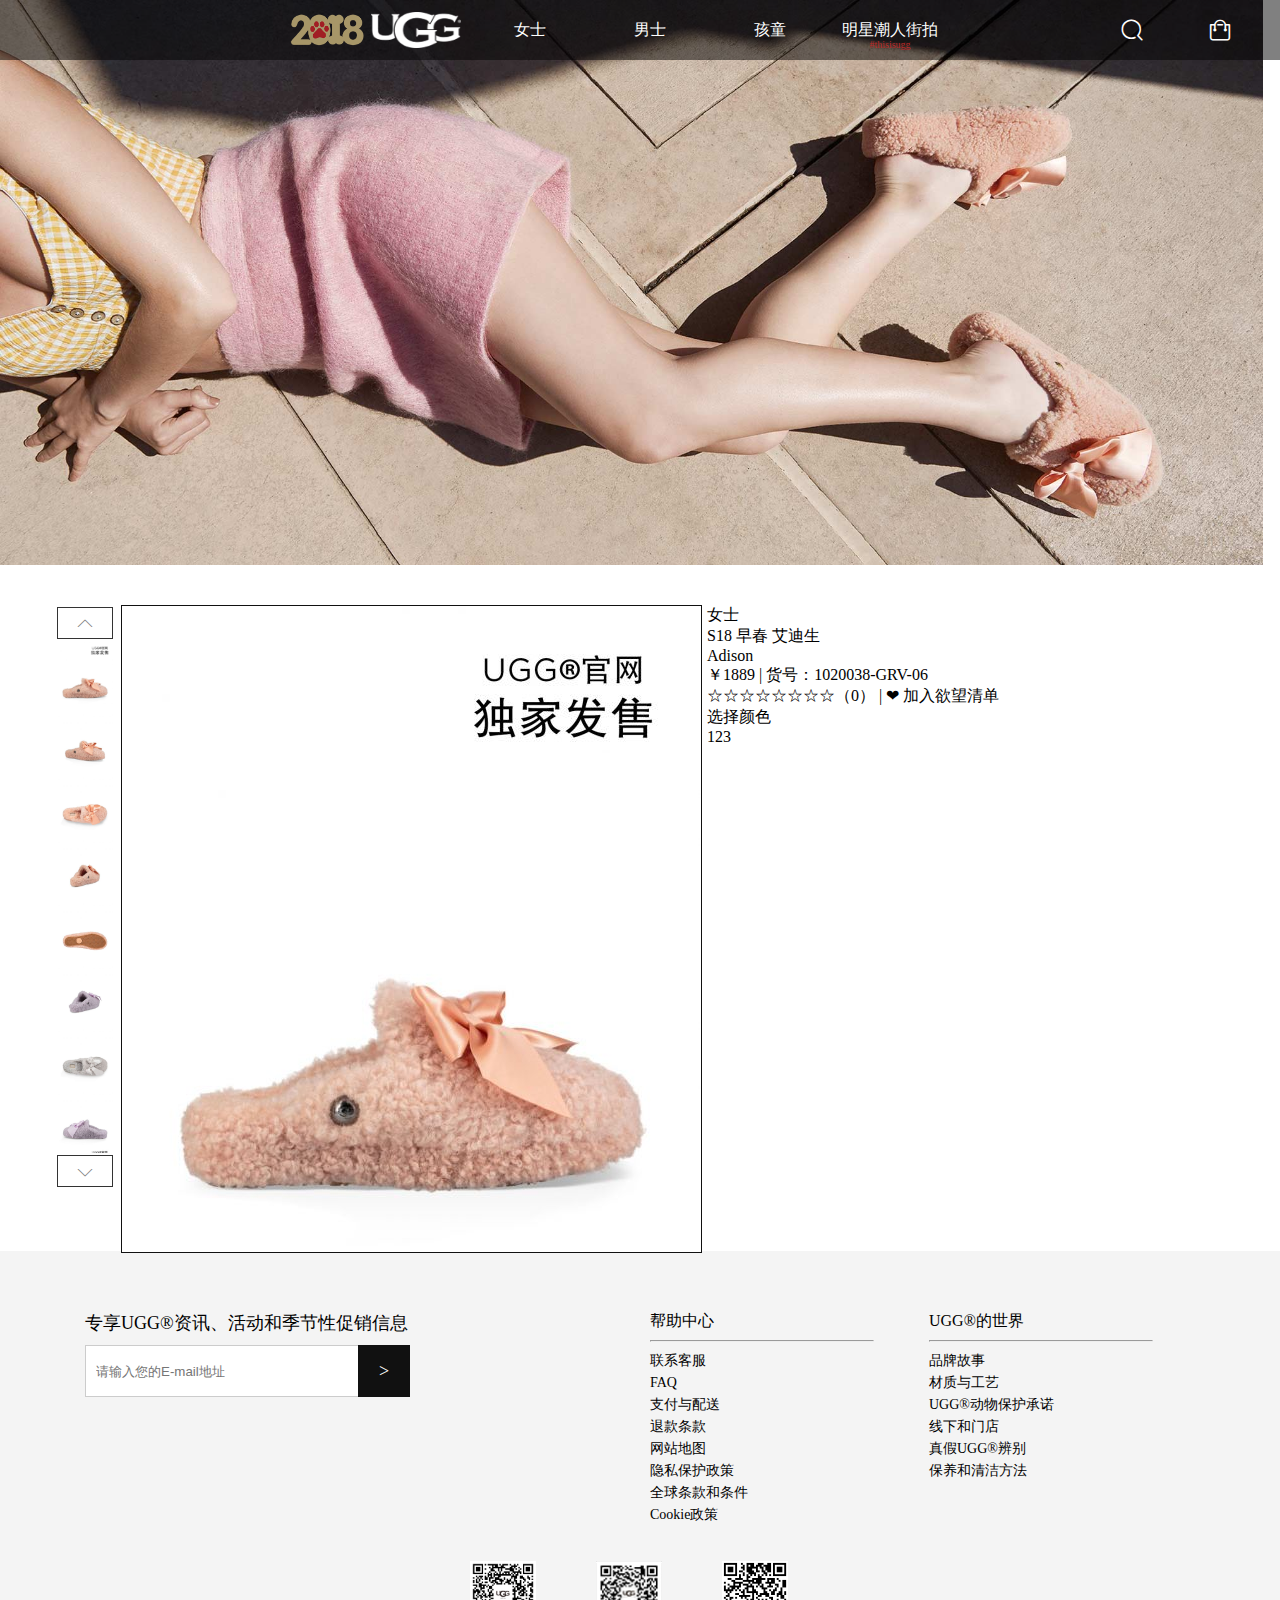
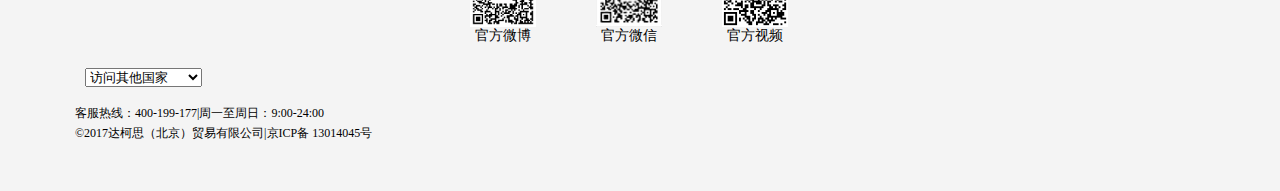
==== details.html @ e753eb47 "周五完成女装主页以及女装详情页部分搭建" ====
<!DOCTYPE html>
<html>
	<head>
		<meta charset="UTF-8">
		<title></title>
		<link rel="stylesheet" href="css/common.css" />
		<link rel="stylesheet" href="font/iconfont.css" />
		<link rel="stylesheet" href="css/details1.css" />
		<script src="jquery/jquery.min.js"></script>
		<script src="js/cookie-package.js"></script>
		<script src="js/common.js"></script>
		
	</head>
	<body>
		<div id="nav">
			<div id="shadow" style="display:none"> <!--搜索功能-->
				<div>
					<i class="iconfont icon-search"></i>
					<input type="text" placeholder="搜索ugg.cn"/>
					<i class="iconfont icon-cuowu" id="close"></i>
				</div>
				<span>
					<li style="font-size: 12px;">快速链接</li>
					<li><i class="iconfont icon-shop"></i>查找零售店</li>
					<li><i class="iconfont icon-discover"></i>品牌故事</li>
					<li><i class="iconfont icon-evaluate"></i>清洁保养办法</li>
				</span>
			</div>
			<ul class="ul">  <!--导航栏-->
				
			
				<li style="width:180px">
					<p id="p1">
						<img src="img/small.png" alt="" />
					</p>
					<p id="p2">
						<img src="img/logo.png" alt="" />
					</p>
				</li>
				<a href="girlIndex.html">
				<li class="licon">女士
					<div class="bbox">
						<div class="left" style="display:none"><i class="iconfont icon-xiangzuojiantou" ></i></div>
					<div class="box clearfix" >
						<ul class="u1" >
							<a href="#">
							<li>
								<img src="img/level0.png" alt="" />
								<p>女士精选折扣
								</p>
								
							</li>
							</a>
							<a href="#">
								<li>
									<img src="img/level1.png" alt="" />
									<p>经典雪地靴
										<span>new|s18早春</span>
									</p>
								</li>
							</a>
							<a href="#">
							<li>
								<img src="img/level10.png" alt="" />
								<p>经典雪地靴</p>
							</li>
							</a>
							<a href="#">
								<li>
									<img src="img/level2.png" alt="" />
									<p>雪地靴对比</p>
								</li>
							</a>
							<a href="#">
								<li>
									<img src="img/level3.png" alt="" />
									<p>毛拖|毛便鞋
										<span>new|s18早春</span>
									</p>
								</li>
							</a>
							<a href="#">
								<li>
									<img src="img/level5.png" alt="" />
									<p>运动鞋</p>
								</li>
							</a>
							<a href="#">
								<li>
									<img src="img/level6.png" alt="" />
									<p>单鞋|休闲鞋</p>
								</li>
							</a>
							<a href="#">
							<li>
								<img src="img/level7.png" alt="" />
								<p>设计师合作款</p>
							</li>
							</a>
							<a href="#">
							<li>
								<img src="img/level8.png" alt="" />
								<p>服饰<br />
									<span>20%OFF</span>
								</p>
							</li>
							</a>
							<a href="#">
							<li>
								<img src="img/level9.png" alt="" />
								<p>配饰|包袋<br />
									<span>包袋20%OFF</span>
								</p>
							</li>
							</a>
							<a href="#">
							<li>
								<img src="img/level10.png" alt="" />
								<p>鞋靴护理</p>
							</li>
							</a>
						</ul>
					</div>
					<div class="right"><i class="iconfont icon-xiangyoujiantou" style="color:#fff"></i></div>
					</div>
				</li>
				</a>
				<a href="#">
				<li class="licon">男士
				<div class="bbox">
					<div class="box clearfix" >
						<ul class="u2" >
							<a href="#">
							<li>
								<img src="img/level0.png" alt="" />
								<p>男士精选折扣</p>
							</li>
							</a>
							<a href="#">
							<li>
								<img src="img/level1.png" alt="" />
								<p>经典雪地靴
									<span>new|s18早春</span>
								</p>
							</li>
							</a>
							<a href="#">
							<li>
								<img src="img/level3.png" alt="" />
								<p>毛拖|毛便鞋
									<span>new|s18早春</span>
								</p>
							</li>
							</a>
							<a href="#">
							<li>
								<img src="img/level6.png" alt="" />
								<p>单鞋|休闲鞋</p>
							</li>
							</a>
							<a href="#">
							<li>
								<img src="img/level7.png" alt="" />
								<p>设计师合作款</p>
							</li>
							</a>
							<a href="#">
							<li>
								<img src="img/level8.png" alt="" />
								<p>服饰<br />
									<span>20%OFF</span>
								</p>
							</li>
							</a>
							<a href="#">
							<li>
								<img src="img/level9.png" alt="" />
								<p>配饰|包袋<br />
									<span>包袋20%OFF</span>
								</p>
							</li>
							</a>
							<a href="#">
							<li>
								<img src="img/level10.png" alt="" />
								<p>鞋靴护理</p>
							</li>
							</a>
						</ul>
					</div>
					</div>
				</li>
				</a>
				<a href="#">
				<li class="licon">孩童
				<div class="bbox">
					<div class="box clearfix" >
						<ul class="u3" >
							<a href="#">
							<li>
								<img src="img/level0.png" alt="" />
								<p>儿童精选折扣</p>
							</li>
							</a>
							<a href="#">
							<li>
								<img src="img/level2.png" alt="" />
								<p>大童>5岁</p>
							</li>
							</a>
							<a href="#">
							<li>
								<img src="img/level3.png" alt="" />
								<p>小童<1岁
									<span>new|s18早春</span>
								</p>
							</li>
							</a>
							<a href="#">
							<li>
								<img src="img/level5.png" alt="" />
								<p>婴童<6个月</p>
							</li>
							</a>
							
							<a href="#">
							<li>
								<img src="img/level8.png" alt="" />
								<p>服饰</p>
							</li>
							</a>
							<a href="#">
							<li>
								<img src="img/level11.png" alt="" />
								<p>儿童配饰</p>
							</li>
							</a>
						</ul>
					</div>
					</div>
				</li>
				</a>
				<a href="#">
				<li>明星潮人街拍<span>#thisisugg</span></li>
				</a>
			</ul>
			<div class="font">
				<a href="#"><i class="iconfont icon-search"></i></a>
				<a href="#"><i class="iconfont icon-goods"></i></a>
			</div>
			<div class="div">   <!--购物车-->
				<i class="iconfont icon-cuowu close"></i>
				<h3>购物带中还没有商品</h3>
				<ul>
					<li>
						<i class="iconfont icon-goodsfavor"></i>
						<a href="#">购物袋（0）</a>
					</li>
					<li>
						<i class="iconfont icon-like"></i>
						<a href="#">欲望清单</a>
					</li>
					<li>
						<i class="iconfont icon-my"></i>
						<a href="#">我的账户</a>
					</li>
					<li>
						<i class="iconfont icon-community"></i>
						<a href="#">对话客服</a>
					</li>
					<li>
						<i class="iconfont icon-pullup"></i>
						<a href="#">登录</a><a href="register.html">/注册</a>
					</li>
				</ul>
			</div>
		</div>
		<div id="banner"> <!-- 轮播图-->
		</div>
		<div id="con">
			<img src="img/details/1.jpg" alt="" />
			<div class="pic">
				<div class="left1">
					<span>
						<div><i class="iconfont icon-xiangshangjiantou"></i></div>
						<section id="detailsimg">
							<section id="detail">
								
							</section>
						</section>
						<div><i class="iconfont icon-xiangxiajiantou"></i></div>
					</span>
					<span>
						<img src="img/details/l1.jpg" alt="" />
					</span>
				</div>
				<div class="right1">
					<p>女士</p>
					<h2>S18 早春 艾迪生</h2>
					<p>Adison</p>
					<p>￥1889 | 货号：1020038-GRV-06</p>
					<p>☆☆☆☆☆☆☆☆<span>（0）</span> | ❤ 加入欲望清单</p>
					<p>选择颜色</p>
					<i>1</i><i>2</i><i>3</i>
				</div>
			</div>
			
		</div>
		<div id="bottom">  <!--底部-->
			<div class="btm">
				<div style="height:220px">
				<section class="sec1">
					<h2>专享UGG®资讯、活动和季节性促销信息</h2>
					<input type="text" placeholder="请输入您的E-mail地址"/><span>></span>
					
				</section>
				<section class="sec2">
					<ul class="ul">
						<h2>帮助中心</h2><hr />
						<li>联系客服</li>
						<li>FAQ</li>
						<li>支付与配送</li>
						<li>退款条款</li>
						<li>网站地图</li>
						<li>隐私保护政策</li>
						<li>全球条款和条件</li>
						<li>Cookie政策</li>
					</ul>
					<ul class="ul">
						<h2>UGG®的世界</h2><hr />
						<li>品牌故事</li>
						<li>材质与工艺</li>
						<li>UGG®动物保护承诺</li>
						<li>线下和门店</li>
						<li>真假UGG®辨别</li>
						<li>保养和清洁方法</li>
					</ul>
				</section>
				</div>	
				<section class="sec3">
					<div>
						<img src="img/weibo.gif" alt="" />
						<p>官方微博</p>
					</div>
					<div>
						<img src="img/weixin.gif" alt="" />
						<p>官方微信</p>
					</div>
					<div>
						<img src="img/shipin.png" alt="" />
						<p>官方视频</p>
					</div>
				</section>
				<section class="sec4">
					<select name="访问其他国家">
						<option value="">访问其他国家</option>
						<option value="中国">中国</option>
						<option value="英国">United Kingdom</option>
						<option value="美国">United States</option>
						<option value="加拿大">Canada</option>
						<option value="日本">Japen</option>
						<option value="韩国">Korea</option>
						<option value="法国">France</option>
					</select>
				
					<p>客服热线：<span>400-199-177</span>|周一至周日：9:00-24:00</p>
					<p>©2017达柯思（北京）贸易有限公司|京ICP备 13014045号</p>
				</section>
			</div>
		</div>
	</body>
</html>
<script src="js/details.js"></script>
---- css/common.css ----
@charset "utf-8";
html,body,ul,li,ol,dl,dd,dt,p,h1,h2,h3,h4,h5,h6,form,fieldset,legend,img,input,select{margin:0;padding:0;}
body{font-size:16px;font-family: "微软雅黑";}
html,body{
	width:100%;overflow-x: hidden;
}
ul,ol,li{list-style:none;}
a,u{text-decoration: none;;}
h1,h2,h3,h4,h5,h6{font-size:16px;font-weight:100;}
b,strong{font-weight:100;}
em,i{font-style:normal;}
img{border:0;display:block;}
.clearfix:after{content:".";display:block;clear:both;height:0;overflow:hidden;visibility: hidden;}

#top{
	height:30px;width:100%;background:#111
}
#nav{
	height:60px;background:rgba(1,1,1,0.5);width:100%;position: absolute;z-index:10
}
#nav #shadow{
	position:relative;top:0;left:0;background:rgba(1,1,1,0.4);width:100%;height:800px
}
#nav #shadow div{
	width:680px;margin:0 auto;
}
#nav #shadow li{
	font-size:14px;height:30px;line-height:30px
}
#nav #shadow i{
	line-height:30px
}
#nav #shadow input{
	width:550px;height:45px;margin:4px auto 0 ;background: none;border:none;outline: none;color:#fff
}
#nav #shadow span{
	padding:10px 15px;
	display:block;width:600px;margin:11px auto;color:#fff;background:url("../img/search-background.png") no-repeat ;
}
#nav #shadow div i{
	font-size:20px;margin-right: 5px;line-height:30px;padding-left:30px
}
#nav #shadow span i:nth-of-type(2){
	position:absolute;right:0;top:0
}
#nav #p1 img{
	width:74px;height:32px;float:left;line-height: 60px;padding-top:14px;margin-right: 7px;
}
#nav #p2 img{width: 90px;height:36px;float: left;line-height: 60px;padding-top:12px
}
#nav .ul{
	width:700px;margin:0 auto;height:60px
}
#nav .ul li{
	float: left;width:120px;line-height: 60px;text-align: center;color:#FFF
}
#nav .ul li a{
	color:#fff
}
#nav .ul li span{
	font-size: 10px;color:#ba2828;position:absolute;top:40px;margin:0 auto;display: block;width:120px;height:10px;line-height: 10px;text-align: center;
}
#nav li .bbox{
	width:1300px;background:rgba(255,255,255,0.7);height:160px;position:absolute;top:60px;left:0;display:none;z-index:1
}
#nav li .bbox i{
	padding-left:0
}
#nav .box{
	width:1220px;overflow: hidden;position: relative;height:160px;left:20px;
}
#nav .box ul{
	position: absolute;left:16px;top:0;width: 1500px;
}
#nav .box .u2{
	left:100px
}
#nav .box .u3{
	left:260px
}
#nav .u1 li{
	float:left;width:120px;text-align: center;line-height:16px;line-height: 16px;font-size: 14px;color:#111
}
#nav .u2 li{
	float:left;width:120px;text-align: center;line-height:16px;line-height: 16px;font-size: 14px;color:#111
}
#nav .u3 li{
	float:left;width:120px;text-align: center;line-height:16px;line-height: 16px;font-size: 14px;color:#111
}
#nav .ul li .left,.right{
	height:150px;width:16px;position: absolute;top:5px;left:7px;border-right: 1px solid rgba(255,255,255,0.8);font-size:24px;line-height: 150px
}
#nav .ul li .right{
	border-left:1px solid rgba(255,255,255,0.8);border-right:none;left: 1240px;
}
#nav .u1 li  p span{
	color:mediumblue;display: block;width:120px;position:absolute;top:130px;
}
#nav .u2 li p span{
	color:mediumblue;display: block;width:120px;position:absolute;top:130px;
}
#nav .u3 li p span{
	color:mediumblue;display: block;width:120px;position:absolute;top:130px;
}
#nav .font{
	position: absolute;right:0;top:0;padding-right: 48px;color:#FFF
}
#nav i{
	font-size:24px;line-height: 60px;padding-left:60px ;color:#FFF
}
#nav .font a{
	color:#fff;
}
#nav  .div{
	width:286px;height:248px;background:rgba(255,255,255,0.8);position: absolute;right:-286px
}
#nav .div>i{
	float:right;font-size:16px;line-height:16px;color:#000
}
#nav .div ul i{
	line-height:30px;color:cornflowerblue;padding-left: 10px;
}
#nav .div h3{
	text-align:center;line-height:18px;width:190px;margin:17px auto;color:cornflowerblue;
}
#nav .div ul li{
	height:38px;width:230px;font-size:16px;color:cornflowerblue;border-top: 1px solid #ccc;margin:0 auto;color:cornflowerblue
}
#nav .div ul li a{
	color:cornflowerblue
}
#nav .div ul li a:hover{
	text-decoration: underline;
}

#bottom{
	height:540px;width:100%;background:#f4f4f4;
}
#bottom .btm{
	height:480px;margin:0 auto;width:1230px;padding-top:60px;
}
#bottom .btm .sec1{
	float:left;width:570px;height:220px;
}
#bottom .btm .sec1 input{
	margin-left: 60px;width:262px;height:50px;float:left;border:1px solid #ccc;border-right: 0;padding-left:10px
}
#bottom .btm .sec1 h2{
	margin-left:60px;display: block;width:330px;font-size:18px;padding-bottom: 10px;;
}
#bottom .btm .sec1 span{
	display:block;width:52px;height:52px;background:#111;float:left;font-size: 18px;color:#fff;text-align:center;line-height: 52px;
}
#bottom .btm .sec2 .ul{
	float:left;width:224px;height:220px;margin-left:55px
}
#bottom .btm .sec2 .ul li{
	font-size:14px;line-height:22px
}
#bottom .btm .sec3 {
	width:400px;margin:0 auto;height:137px
}
#bottom .btm .sec3 div{
	float:left;margin:30px 30px 0
}
#bottom .btm .sec3 img{
	width:66px;height:66px
}
#bottom .btm .sec3 p{
	font-size:14px;width:66px;margin:0 auto;text-align: center;
}
#bottom .btm .sec4 select{
	margin:0  60px 16px
}
#bottom .btm .sec4 p{
	font-size:12px;margin-left: 50px;line-height:20px
}
#fix{
	position: fixed;right:5px;bottom:60px
}
#fix a{
	display:block;width:40px;height:40px;font-size:14px;background:whitesmoke;text-align:center;line-height: 40px;color:#999;padding-top:3px;text-decoration: none;position:relative
}
#fix a:nth-of-type(1){
	border-bottom: 1px solid #777;
}
#fix a i{
	font-size:30px;position:absolute;left:5px
}
#fix a:hover{
	color:green
}
#fix a p{
	line-height: 16px;display:none
}
---- font/iconfont.css ----
@font-face {font-family: "iconfont";
  src: url('iconfont.eot?t=1510738561440'); /* IE9*/
  src: url('iconfont.eot?t=1510738561440#iefix') format('embedded-opentype'), /* IE6-IE8 */
  url('[data-uri]') format('woff'),
  url('iconfont.ttf?t=1510738561440') format('truetype'), /* chrome, firefox, opera, Safari, Android, iOS 4.2+*/
  url('iconfont.svg?t=1510738561440#iconfont') format('svg'); /* iOS 4.1- */
}

.iconfont {
  font-family:"iconfont" !important;
  font-size:16px;
  font-style:normal;
  -webkit-font-smoothing: antialiased;
  -moz-osx-font-smoothing: grayscale;
}

.icon-appreciate:before { content: "\e644"; }

.icon-check:before { content: "\e645"; }

.icon-close:before { content: "\e646"; }

.icon-edit:before { content: "\e649"; }

.icon-emoji:before { content: "\e64a"; }

.icon-favorfill:before { content: "\e64b"; }

.icon-favor:before { content: "\e64c"; }

.icon-loading:before { content: "\e64f"; }

.icon-locationfill:before { content: "\e650"; }

.icon-location:before { content: "\e651"; }

.icon-phone:before { content: "\e652"; }

.icon-roundcheckfill:before { content: "\e656"; }

.icon-roundcheck:before { content: "\e657"; }

.icon-roundclosefill:before { content: "\e658"; }

.icon-roundclose:before { content: "\e659"; }

.icon-roundrightfill:before { content: "\e65a"; }

.icon-roundright:before { content: "\e65b"; }

.icon-search:before { content: "\e65c"; }

.icon-timefill:before { content: "\e65e"; }

.icon-time:before { content: "\e65f"; }

.icon-warnfill:before { content: "\e662"; }

.icon-warn:before { content: "\e663"; }

.icon-camerafill:before { content: "\e664"; }

.icon-camera:before { content: "\e665"; }

.icon-commentfill:before { content: "\e666"; }

.icon-comment:before { content: "\e667"; }

.icon-likefill:before { content: "\e668"; }

.icon-like:before { content: "\e669"; }

.icon-notificationfill:before { content: "\e66a"; }

.icon-notification:before { content: "\e66b"; }

.icon-samefill:before { content: "\e66d"; }

.icon-same:before { content: "\e66e"; }

.icon-deliver:before { content: "\e671"; }

.icon-evaluate:before { content: "\e672"; }

.icon-pay:before { content: "\e673"; }

.icon-shop:before { content: "\e676"; }

.icon-wang:before { content: "\e678"; }

.icon-back:before { content: "\e679"; }

.icon-cascades:before { content: "\e67c"; }

.icon-discover:before { content: "\e67e"; }

.icon-list:before { content: "\e682"; }

.icon-more:before { content: "\e684"; }

.icon-scan:before { content: "\e689"; }

.icon-settings:before { content: "\e68a"; }

.icon-question:before { content: "\e691"; }

.icon-pulldown:before { content: "\e69f"; }

.icon-pullup:before { content: "\e6a0"; }

.icon-refresh:before { content: "\e6a4"; }

.icon-delete:before { content: "\e6b4"; }

.icon-profile:before { content: "\e6b7"; }

.icon-home:before { content: "\e6b8"; }

.icon-message:before { content: "\e6bc"; }

.icon-addressbook:before { content: "\e6bd"; }

.icon-lock:before { content: "\e6c0"; }

.icon-unlock:before { content: "\e6c2"; }

.icon-vip:before { content: "\e6c3"; }

.icon-weibo:before { content: "\e6c4"; }

.icon-friendadd:before { content: "\e6ca"; }

.icon-friendfamous:before { content: "\e6cb"; }

.icon-friend:before { content: "\e6cc"; }

.icon-goods:before { content: "\e6cd"; }

.icon-selection:before { content: "\e6ce"; }

.icon-tmall:before { content: "\e6cf"; }

.icon-explore:before { content: "\e6d2"; }

.icon-present:before { content: "\e6d3"; }

.icon-roundadd:before { content: "\e6d9"; }

.icon-notificationforbidfill:before { content: "\e6db"; }

.icon-game:before { content: "\e6df"; }

.icon-redpacket:before { content: "\e6e0"; }

.icon-appreciatefill:before { content: "\e6e3"; }

.icon-forward:before { content: "\e6eb"; }

.icon-friendfavor:before { content: "\e6f1"; }

.icon-wifi:before { content: "\e6f2"; }

.icon-share:before { content: "\e6f3"; }

.icon-wefill:before { content: "\e6f4"; }

.icon-service:before { content: "\e6ff"; }

.icon-mobile:before { content: "\e704"; }

.icon-mobilefill:before { content: "\e705"; }

.icon-notice:before { content: "\e70a"; }

.icon-upstage:before { content: "\e70f"; }

.icon-rank:before { content: "\e722"; }

.icon-cameraadd:before { content: "\e724"; }

.icon-picfill:before { content: "\e72c"; }

.icon-album:before { content: "\e734"; }

.icon-repair:before { content: "\e738"; }

.icon-attention:before { content: "\e73d"; }

.icon-commandfill:before { content: "\e73e"; }

.icon-community:before { content: "\e741"; }

.icon-tag:before { content: "\e752"; }

.icon-my:before { content: "\e78b"; }

.icon-emojifill:before { content: "\e78d"; }

.icon-emojiflashfill:before { content: "\e78e"; }

.icon-goodsfavor:before { content: "\e794"; }

.icon-musicfill:before { content: "\e795"; }

.icon-gouwuche:before { content: "\e63f"; }

.icon-gouwuchetianjia:before { content: "\e640"; }

.icon-cuowu:before { content: "\e641"; }

.icon-erweima:before { content: "\e642"; }

.icon-jushoucang:before { content: "\e643"; }

.icon-lajixiang:before { content: "\e647"; }

.icon-lianjie:before { content: "\e648"; }

.icon-naozhong:before { content: "\e64d"; }

.icon-saoyisao:before { content: "\e64e"; }

.icon-shangfan:before { content: "\e653"; }

.icon-shezhi:before { content: "\e654"; }

.icon-shengyin:before { content: "\e655"; }

.icon-shijian:before { content: "\e65d"; }

.icon-shouhuodizhi:before { content: "\e660"; }

.icon-shouye:before { content: "\e661"; }

.icon-shuaxin:before { content: "\e66c"; }

.icon-sousuo:before { content: "\e66f"; }

.icon-suo:before { content: "\e670"; }

.icon-tishi:before { content: "\e674"; }

.icon-wancheng:before { content: "\e675"; }

.icon-wodedingdan:before { content: "\e677"; }

.icon-wodefankui:before { content: "\e67a"; }

.icon-wodehongbao:before { content: "\e67b"; }

.icon-wodeyouhuiquan:before { content: "\e67d"; }

.icon-xiafan:before { content: "\e67f"; }

.icon-xiala:before { content: "\e680"; }

.icon-xiangshangjiantou:before { content: "\e681"; }

.icon-xiangxiajiantou:before { content: "\e683"; }

.icon-xiangyoujiantou:before { content: "\e685"; }

.icon-xiangzuojiantou:before { content: "\e686"; }

.icon-yijianfankui:before { content: "\e687"; }

.icon-zhaoxiangji:before { content: "\e688"; }

.icon-zhengque:before { content: "\e68b"; }

.icon-xiaoxizhongxin:before { content: "\e68c"; }

.icon-lingcunwei:before { content: "\e68d"; }

.icon-new:before { content: "\e68e"; }

.icon-huo:before { content: "\e68f"; }

.icon-mian:before { content: "\e690"; }

.icon-liwu:before { content: "\e692"; }

.icon-attentionforbid:before { content: "\e7b2"; }

.icon-piclight:before { content: "\e7b7"; }

.icon-yuyin:before { content: "\e693"; }

.icon-mail:before { content: "\e7bd"; }

.icon-wang_light:before { content: "\e7e2"; }

.icon-down_light:before { content: "\e7ed"; }
---- css/details1.css ----
#con > img {
  width: 1263px;
  height: 565px; }
#con .pic {
  width: 1170px;
  height: 646px;
  padding-top: 40px;
  margin: 0 auto; }
  #con .pic .left1 {
    width: 652px;
    height: 646px;
    float: left; }
    #con .pic .left1 span:nth-of-type(1) {
      float: left;
      width: 59px;
      height: 602px;
      margin-right: 7px; }
      #con .pic .left1 span:nth-of-type(1) #detailsimg {
        width: 56px;
        height: 512px;
        overflow: hidden;
        margin: 0 auto;
        position: relative; }
        #con .pic .left1 span:nth-of-type(1) #detailsimg #detail {
          position: absolute;
          width: 56px;
          top: 0; }
          #con .pic .left1 span:nth-of-type(1) #detailsimg #detail > img {
            width: 56px;
            height: 62px;
            margin: 1px auto; }
      #con .pic .left1 span:nth-of-type(1) div {
        width: 54px;
        height: 30px;
        border: 1px solid #333;
        margin: 2px auto;
        line-height: 30px;
        text-align: center;
        font-size: 20px;
        color: #777; }
    #con .pic .left1 span:nth-of-type(2) {
      display: block;
      width: 579px;
      height: 646px;
      border: 1px solid #111111;
      float: left; }
      #con .pic .left1 span:nth-of-type(2) > img {
        width: 100%;
        height: 100%; }

/*# sourceMappingURL=details1.css.map */
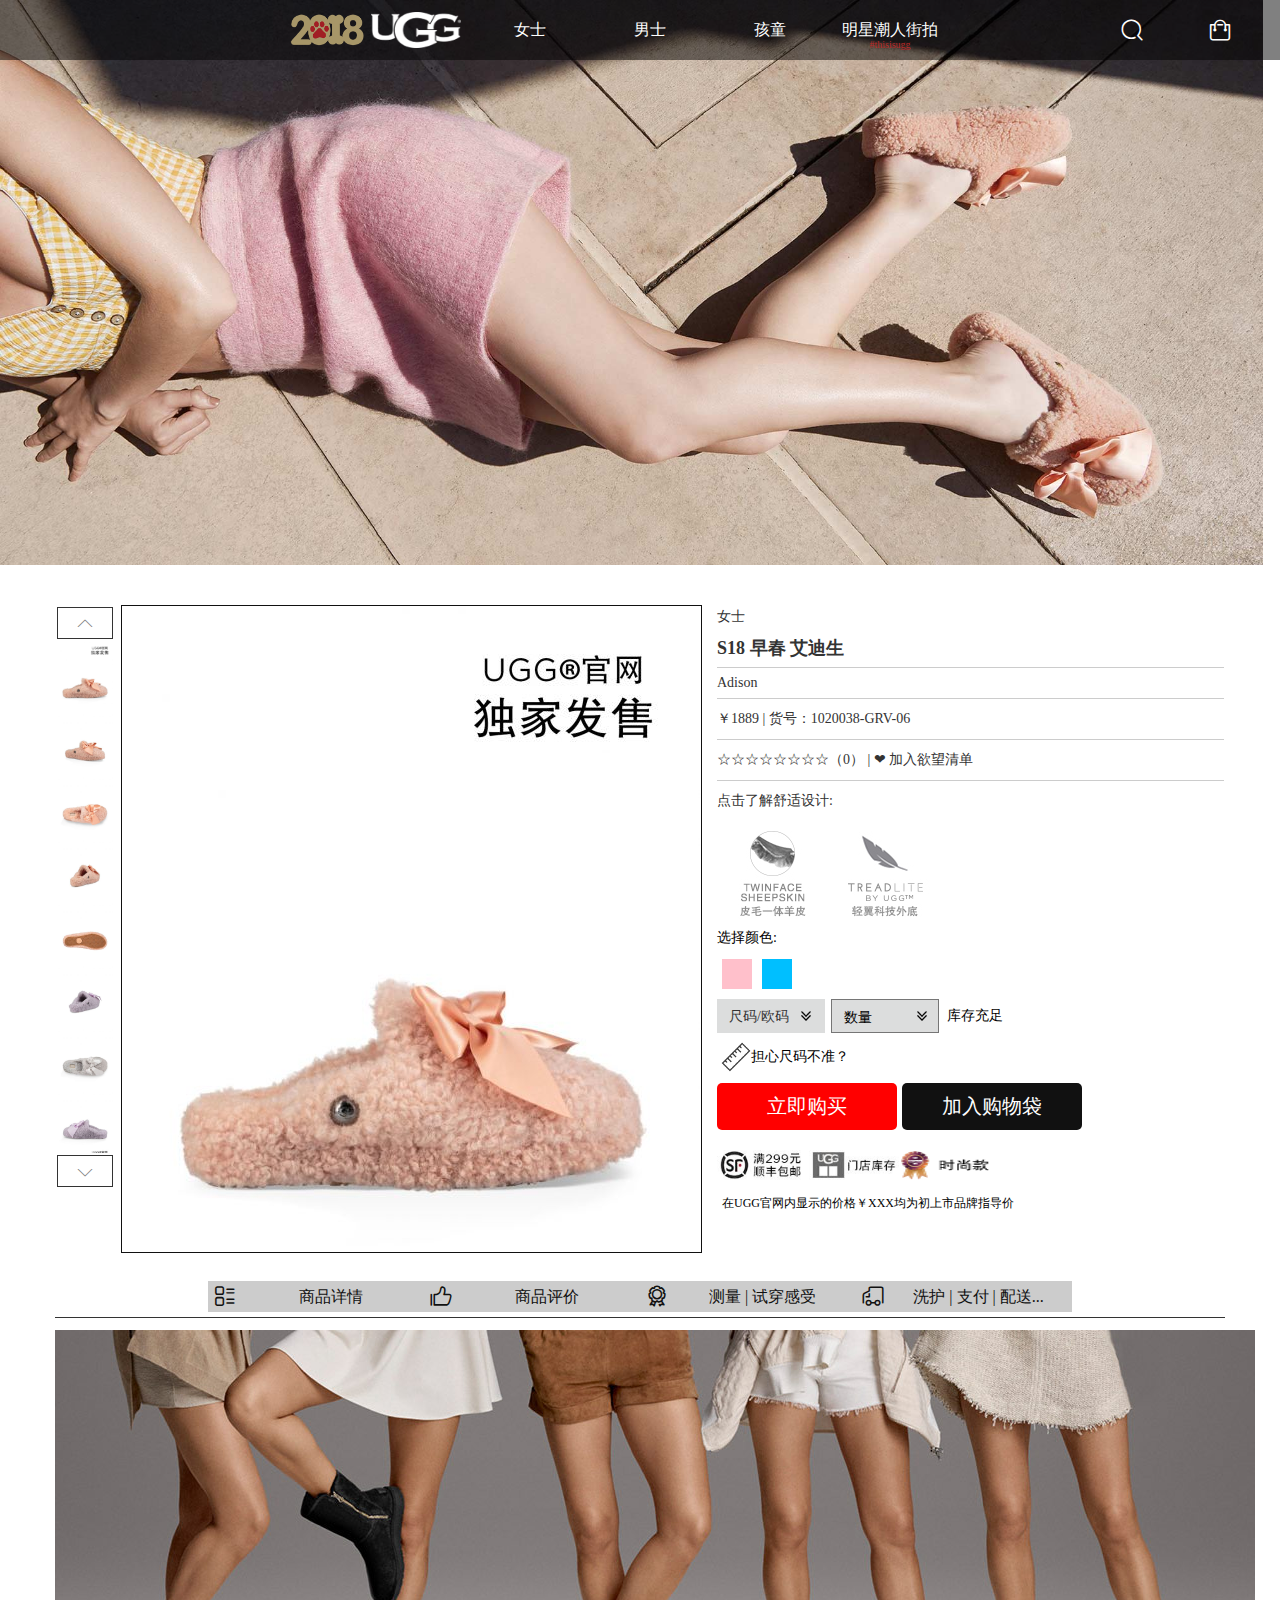
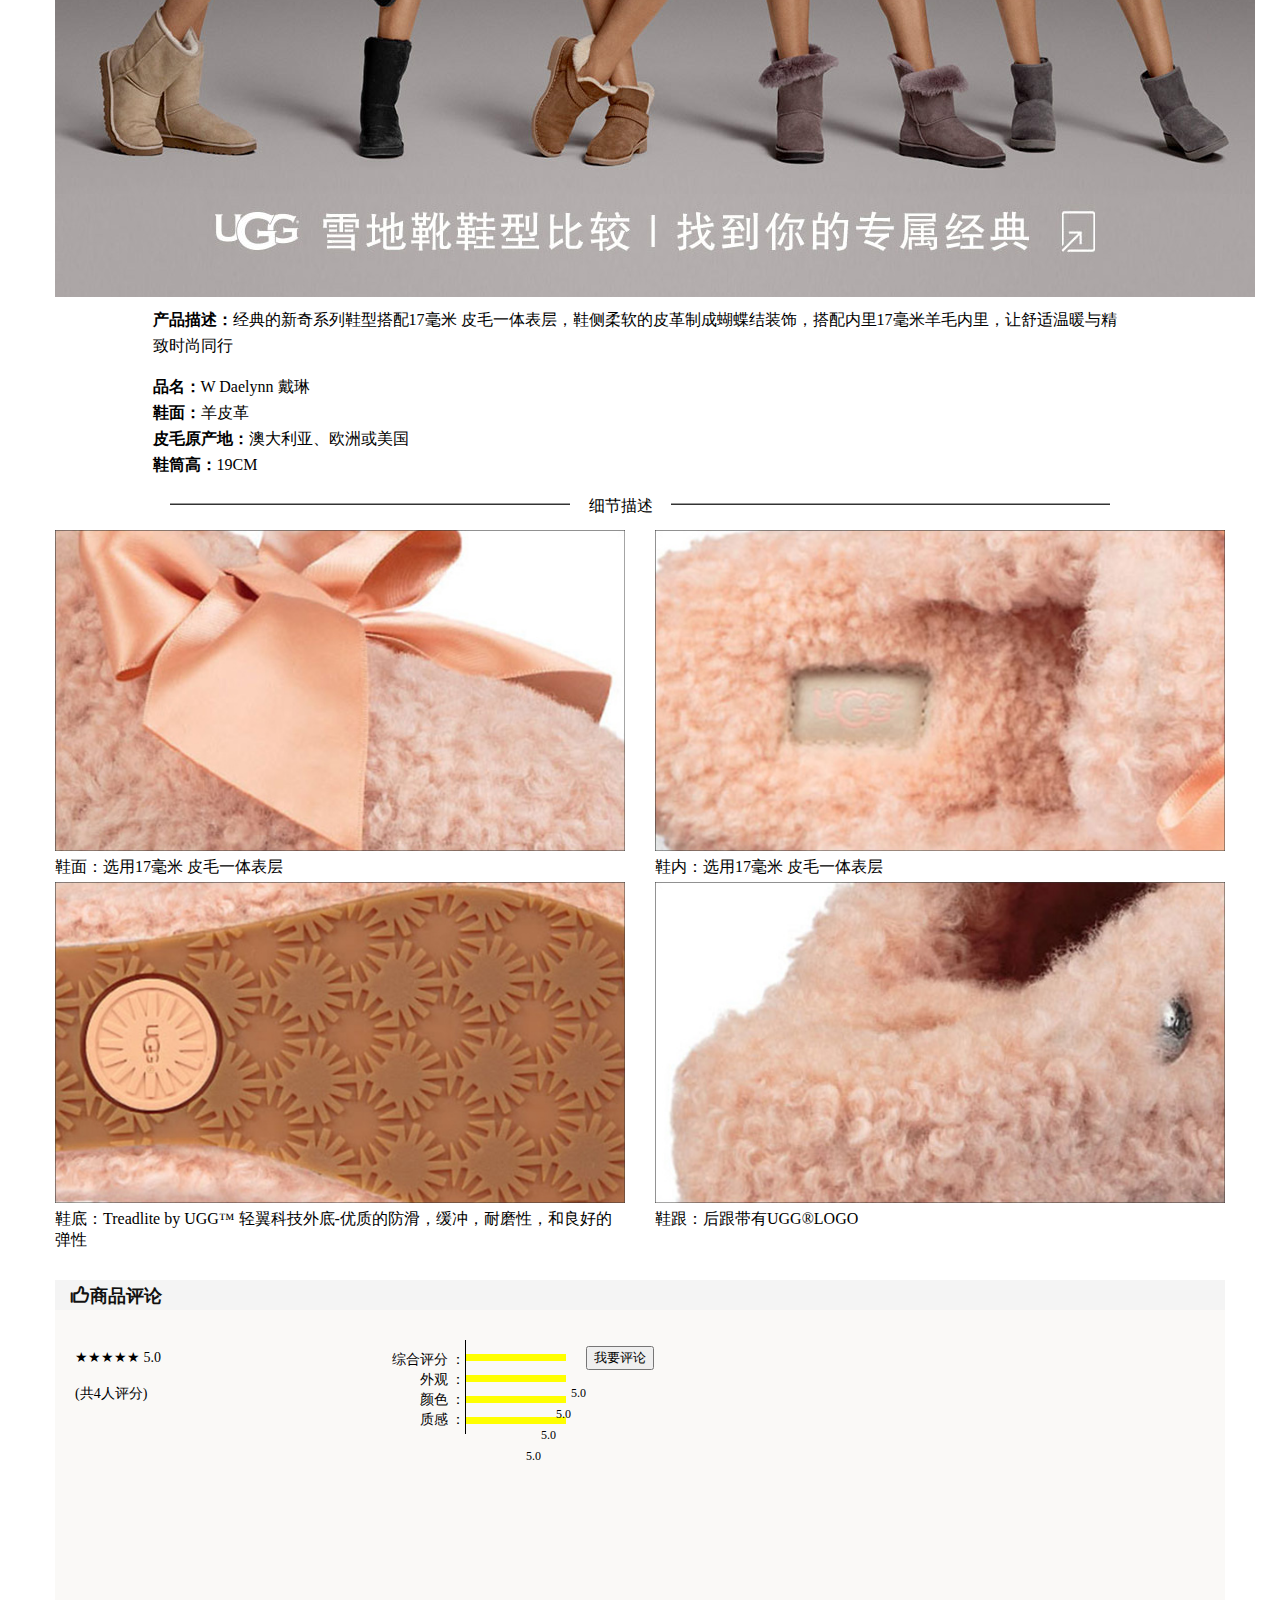
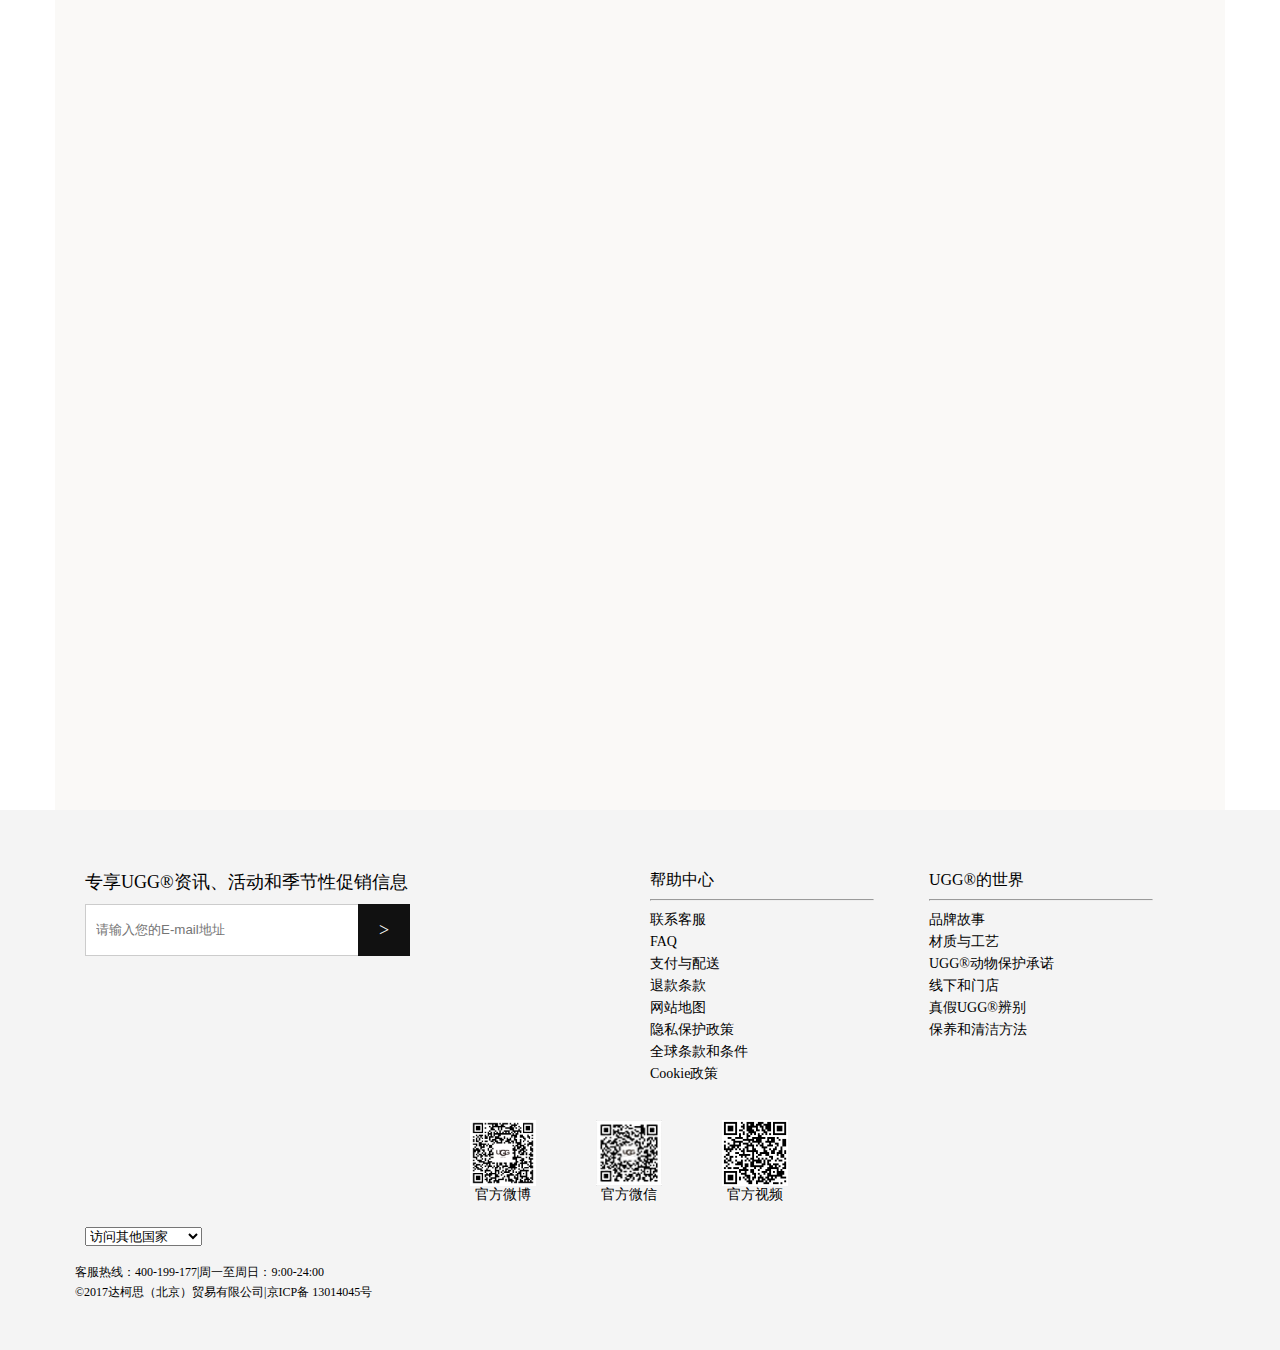
==== commit dd3e6e8e: "周六工作内容" ====
--- a/details.html
+++ b/details.html
@@ -285,26 +285,121 @@
 						<div><i class="iconfont icon-xiangshangjiantou"></i></div>
 						<section id="detailsimg">
 							<section id="detail">
-								
+								<!--存放小图片的盒子-->
 							</section>
 						</section>
 						<div><i class="iconfont icon-xiangxiajiantou"></i></div>
 					</span>
-					<span>
+					<span class="fdj">
 						<img src="img/details/l1.jpg" alt="" />
 					</span>
 				</div>
 				<div class="right1">
 					<p>女士</p>
 					<h2>S18 早春 艾迪生</h2>
-					<p>Adison</p>
+					<p style="line-height: 30px;border-top: 1px solid #ccc;">Adison</p>
 					<p>￥1889 | 货号：1020038-GRV-06</p>
 					<p>☆☆☆☆☆☆☆☆<span>（0）</span> | ❤ 加入欲望清单</p>
-					<p>选择颜色</p>
-					<i>1</i><i>2</i><i>3</i>
+					<h3>点击了解舒适设计:</h3>
+					<div><img src="img/details/design.jpg" alt="" /></div>
+					<div><img src="img/details/design1.jpg" alt="" /></div>
+					<em>选择颜色:</em>
+					<i style="background: pink;" id="pinkp"></i><i style="background: deepskyblue;" id="bluep"></i>
+					<section>
+						<p>尺码/欧码</p>  <img src="img/details/jian.png" alt="" />
+						<ol>
+							<li>36</li>
+							<li>37</li>
+							<li>38</li>
+							<li>39</li>
+							<li>40</li>
+						</ol>
+					</section>
+					<form action="#">
+						<select name="size">
+							<option value="0">数量</option>
+							<option value="37">1</option>
+							<option value="38">2</option>
+							<option value="39">3</option>
+							<option value="40">4</option>
+						</select>
+					</form>
+					<b>库存充足</b>
+					<div><img src="img/details/Ruler-100.png" alt="" />担心尺码不准？</div>
+					<div>立即购买</div>
+					<div>加入购物袋</div>
+					<span>
+						<img src="img/details/shunfeng.jpg" alt="" />
+						<img src="img/details/door.jpg" alt="" />
+						<img src="img/details/fashion.png" alt="" />
+					</span>
+					<h6>在UGG官网内显示的价格￥XXX均为初上市品牌指导价</h6>
 				</div>
-			</div>
-			
+		</div>
+		<div id="con1">
+			<div>
+				<ol>
+					<li><i class="iconfont icon-list"></i>商品详情</li>
+					<li><i class="iconfont icon-appreciate"></i>商品评价</li>
+					<li><i class="iconfont icon-selection"></i>测量  | 试穿感受</li>
+					<li><i class="iconfont icon-deliver"></i>洗护 | 支付 | 配送...</li>
+				</ol> 
+			</div>
+			<div class="prodetails1">
+				<img src="img/details/con1b.jpg" alt="" />
+				<p><span>产品描述：</span>经典的新奇系列鞋型搭配17毫米 皮毛一体表层，鞋侧柔软的皮革制成蝴蝶结装饰，搭配内里17毫米羊毛内里，让舒适温暖与精致时尚同行</p>
+				<p><span>品名：</span>W Daelynn 戴琳</p>
+				<p><span>鞋面：</span>羊皮革</p>
+				<p><span>皮毛原产地：</span>澳大利亚、欧洲或美国</p>
+				<p><span>鞋筒高：</span>19CM</p>
+				<div>
+					<span>细节描述</span>
+				</div>
+				<ul>
+					<li style="margin-left:0">
+						<img src="img/details/m1.jpg" alt="" />
+						<i><em>鞋面：</em>选用17毫米 皮毛一体表层</i>
+					</li>
+					<li >
+						<img src="img/details/m2.jpg" alt="" />
+						<i><em>鞋内：</em>选用17毫米 皮毛一体表层</i>
+					</li>
+					<li style="margin-left:0">
+						<img src="img/details/m3.jpg" alt="" />
+						<i><em>鞋底：</em>Treadlite by UGG™ 轻翼科技外底-优质的防滑，缓冲，耐磨性，和良好的弹性</i>
+					</li>
+					<li>
+						<img src="img/details/m4.jpg" alt="" />
+						<i><em>鞋跟：</em>后跟带有UGG®LOGO</i>
+					</li>
+				</ul>
+			</div>
+			<h2><i class="iconfont icon-appreciate"></i>商品评论</h2>
+			<section>
+				<div class="conxiangqing1">
+					<em>
+						<span>★★★★★</span>
+						<i>5.0</i><br />
+						<i>(共4人评分)</i>
+					</em>
+					<em>
+						<p>综合评分 ：</p>
+						<p>外观 ：</p>
+						<p>颜色 ：</p>
+						<p>质感 ：</p>
+					</em>
+					<em>
+						<li></li><i>5.0</i>
+						<li></li><i>5.0</i>
+						<li></li><i>5.0</i>
+						<li></li><i>5.0</i>
+					</em>
+					<em>
+						<button>我要评论</button>
+					</em>
+				</div>
+			</section>
+		</div>	
 		</div>
 		<div id="bottom">  <!--底部-->
 			<div class="btm">
--- a/css/details1.css
+++ b/css/details1.css
@@ -43,9 +43,290 @@
       width: 579px;
       height: 646px;
       border: 1px solid #111111;
-      float: left; }
+      float: left;
+      overflow: hidden;
+      position: relative; }
       #con .pic .left1 span:nth-of-type(2) > img {
         width: 100%;
-        height: 100%; }
+        height: 100%;
+        cursor: url("../img/cursor/zoomin.png"), pointer;
+        position: absolute; }
+  #con .pic .right1 {
+    padding-left: 10px;
+    float: left;
+    height: 646px;
+    width: 507px; }
+    #con .pic .right1 p {
+      font-size: 14px;
+      color: #333;
+      border-bottom: 1px solid #ccc;
+      line-height: 40px; }
+    #con .pic .right1 p:nth-of-type(1) {
+      border: 0;
+      line-height: 24px; }
+    #con .pic .right1 h2 {
+      font-size: 18px;
+      color: #333;
+      font-weight: 900;
+      line-height: 38px; }
+    #con .pic .right1 h3 {
+      line-height: 40px;
+      font-size: 14px;
+      color: #333;
+      display: inline-block;
+      width: 507px; }
+    #con .pic .right1 div {
+      border: 1px solid rgba(255, 0, 0, 0);
+      float: left;
+      padding: 1px;
+      margin: 0 3px; }
+    #con .pic .right1 div:nth-of-type(2) {
+      margin-right: 280px; }
+    #con .pic .right1 div:nth-of-type(2):hover {
+      border: 1px solid red; }
+    #con .pic .right1 div:nth-of-type(1):hover {
+      border: 1px solid red; }
+    #con .pic .right1 em {
+      width: 507px;
+      float: left;
+      line-height: 22px;
+      font-size: 14px; }
+    #con .pic .right1 i {
+      width: 30px;
+      height: 30px;
+      display: block;
+      float: left;
+      margin: 10px 5px; }
+    #con .pic .right1 i:nth-of-type(2) {
+      margin-right: 400px; }
+    #con .pic .right1 section {
+      width: 108px;
+      height: 34px;
+      text-align: center;
+      font-size: 14px;
+      float: left;
+      background: #DCDDDD;
+      color: #111;
+      position: relative; }
+      #con .pic .right1 section > img {
+        width: 10px;
+        height: 10px;
+        float: right;
+        padding: 12px 14px 0 0; }
+      #con .pic .right1 section > p {
+        display: block;
+        float: left;
+        width: 84px;
+        text-align: center;
+        padding-top: 6px; }
+    #con .pic .right1 form {
+      float: left;
+      background: #DCDDDD;
+      margin: 0 8px 3px 6px;
+      border: none; }
+      #con .pic .right1 form option {
+        width: 96px;
+        height: 22px;
+        float: left;
+        background: #F4F4F4;
+        border: none;
+        outline: none; }
+    #con .pic .right1 select {
+      width: 108px;
+      height: 34px;
+      padding: 6px 12px;
+      line-height: 22px;
+      font-size: 14px;
+      -webkit-appearance: none;
+      -moz-appearance: none;
+      -ms-progress-appearance: none;
+      background: url("../img/details/jian.png") no-repeat 85px;
+      background-size: 10px 10px;
+      outline: none; }
+    #con .pic .right1 b {
+      float: left;
+      font-size: 14px;
+      line-height: 34px;
+      width: 245px; }
+    #con .pic .right1 ol {
+      width: 220px;
+      height: 124px;
+      background: #DCDDDD;
+      float: left;
+      padding-top: 8px;
+      position: absolute;
+      top: 40px;
+      left: 0;
+      display: none; }
+      #con .pic .right1 ol li {
+        float: left;
+        background: #F5F5F5;
+        width: 105px;
+        height: 34px;
+        margin: 2px;
+        background: #f9f7f6;
+        text-align: center;
+        font-size: 14px;
+        line-height: 34px;
+        cursor: pointer; }
+    #con .pic .right1 div:nth-of-type(3) {
+      width: 505px;
+      height: 30px;
+      line-height: 30px;
+      font-size: 14px;
+      padding: 5px 0; }
+      #con .pic .right1 div:nth-of-type(3) > img {
+        width: 30px;
+        height: 30px;
+        float: left; }
+    #con .pic .right1 div:nth-of-type(4), #con .pic .right1 div:nth-of-type(5) {
+      height: 43px;
+      width: 176px;
+      background: red;
+      color: #FFF;
+      line-height: 43px;
+      font-size: 20px;
+      text-align: center;
+      border-radius: 5px;
+      margin: 5px 5px 0 0; }
+    #con .pic .right1 div:nth-of-type(5) {
+      background: #111; }
+    #con .pic .right1 > span {
+      display: block;
+      width: 500px;
+      height: 30px;
+      margin: 20px 0;
+      float: left; }
+      #con .pic .right1 > span > img {
+        width: 90px;
+        height: 30px;
+        margin: 0 2px 0 0;
+        float: left; }
+    #con .pic .right1 h6 {
+      font-size: 12px;
+      float: left;
+      margin: -5px;
+      padding-left: 10px; }
+
+#con1 {
+  width: 1170px;
+  margin: 0 auto; }
+  #con1 div:nth-of-type(1) {
+    width: 1170px;
+    height: 36px;
+    padding-top: 30px;
+    line-height: 36px;
+    border-bottom: 1px solid #333333; }
+    #con1 div:nth-of-type(1) ol {
+      width: 864px;
+      height: 36px;
+      margin: 0 auto; }
+      #con1 div:nth-of-type(1) ol li {
+        width: 216px;
+        height: 31px;
+        line-height: 31px;
+        color: #111;
+        background: #ccc;
+        float: left;
+        text-align: center; }
+        #con1 div:nth-of-type(1) ol li i {
+          float: left;
+          padding-left: 5px;
+          font-size: 24px;
+          color: #111; }
+  #con1 .prodetails1 {
+    width: 1170px;
+    margin: 0 auto;
+    padding-top: 12px; }
+    #con1 .prodetails1 p {
+      line-height: 26px;
+      width: 975px;
+      margin: 0 auto; }
+      #con1 .prodetails1 p span {
+        font-size: 16px;
+        font-weight: 900; }
+    #con1 .prodetails1 p:nth-of-type(1) {
+      margin: 10px auto  15px; }
+    #con1 .prodetails1 div:nth-of-type(1) {
+      width: 940px;
+      height: 0.5px;
+      margin: 25px auto;
+      background: #999;
+      padding: 0;
+      position: relative; }
+      #con1 .prodetails1 div:nth-of-type(1) > span {
+        width: 101px;
+        height: 19px;
+        text-align: center;
+        background: #fff;
+        position: absolute;
+        top: -15px;
+        margin-left: 400px; }
+    #con1 .prodetails1 ul {
+      width: 1170px;
+      height: 700px;
+      margin: 0 auto; }
+    #con1 .prodetails1 li {
+      width: 570px;
+      height: 352px;
+      float: left;
+      margin-left: 30px; }
+      #con1 .prodetails1 li img {
+        width: 570px;
+        height: 321px;
+        margin-bottom: 6px; }
+      #con1 .prodetails1 li p {
+        line-height: 17px; }
+        #con1 .prodetails1 li p em {
+          font-weight: 900; }
+  #con1 h2 {
+    font-size: 18px;
+    line-height: 30px;
+    color: #111;
+    width: 1170px;
+    margin: 50px auto 0;
+    height: 30px;
+    background: #f4f4f4;
+    font-weight: 900; }
+    #con1 h2 i {
+      width: 45px;
+      height: 30px;
+      font-size: 20px;
+      padding-left: 15px; }
+  #con1 section {
+    background: #faf9f7;
+    font-size: 14px;
+    height: 1100px; }
+    #con1 section .conxiangqing1 {
+      height: 104px;
+      margin: 0 auto;
+      width: 1170px;
+      border: none; }
+      #con1 section .conxiangqing1 em {
+        width: 300px;
+        height: 104px;
+        float: left; }
+      #con1 section .conxiangqing1 em:nth-of-type(1) {
+        padding-left: 20px; }
+      #con1 section .conxiangqing1 em:nth-of-type(2) {
+        width: 90px;
+        height: 84px;
+        border-right: 1px solid #000000;
+        float: left;
+        padding-top: 10px; }
+        #con1 section .conxiangqing1 em:nth-of-type(2) p {
+          text-align: right;
+          line-height: 20px; }
+      #con1 section .conxiangqing1 em:nth-of-type(3) {
+        width: 120px;
+        height: 84px; }
+        #con1 section .conxiangqing1 em:nth-of-type(3) li {
+          width: 100px;
+          height: 7px;
+          margin: 14px 0;
+          background: yellow; }
+        #con1 section .conxiangqing1 em:nth-of-type(3) i {
+          font-size: 12px;
+          float: right; }
 
 /*# sourceMappingURL=details1.css.map */
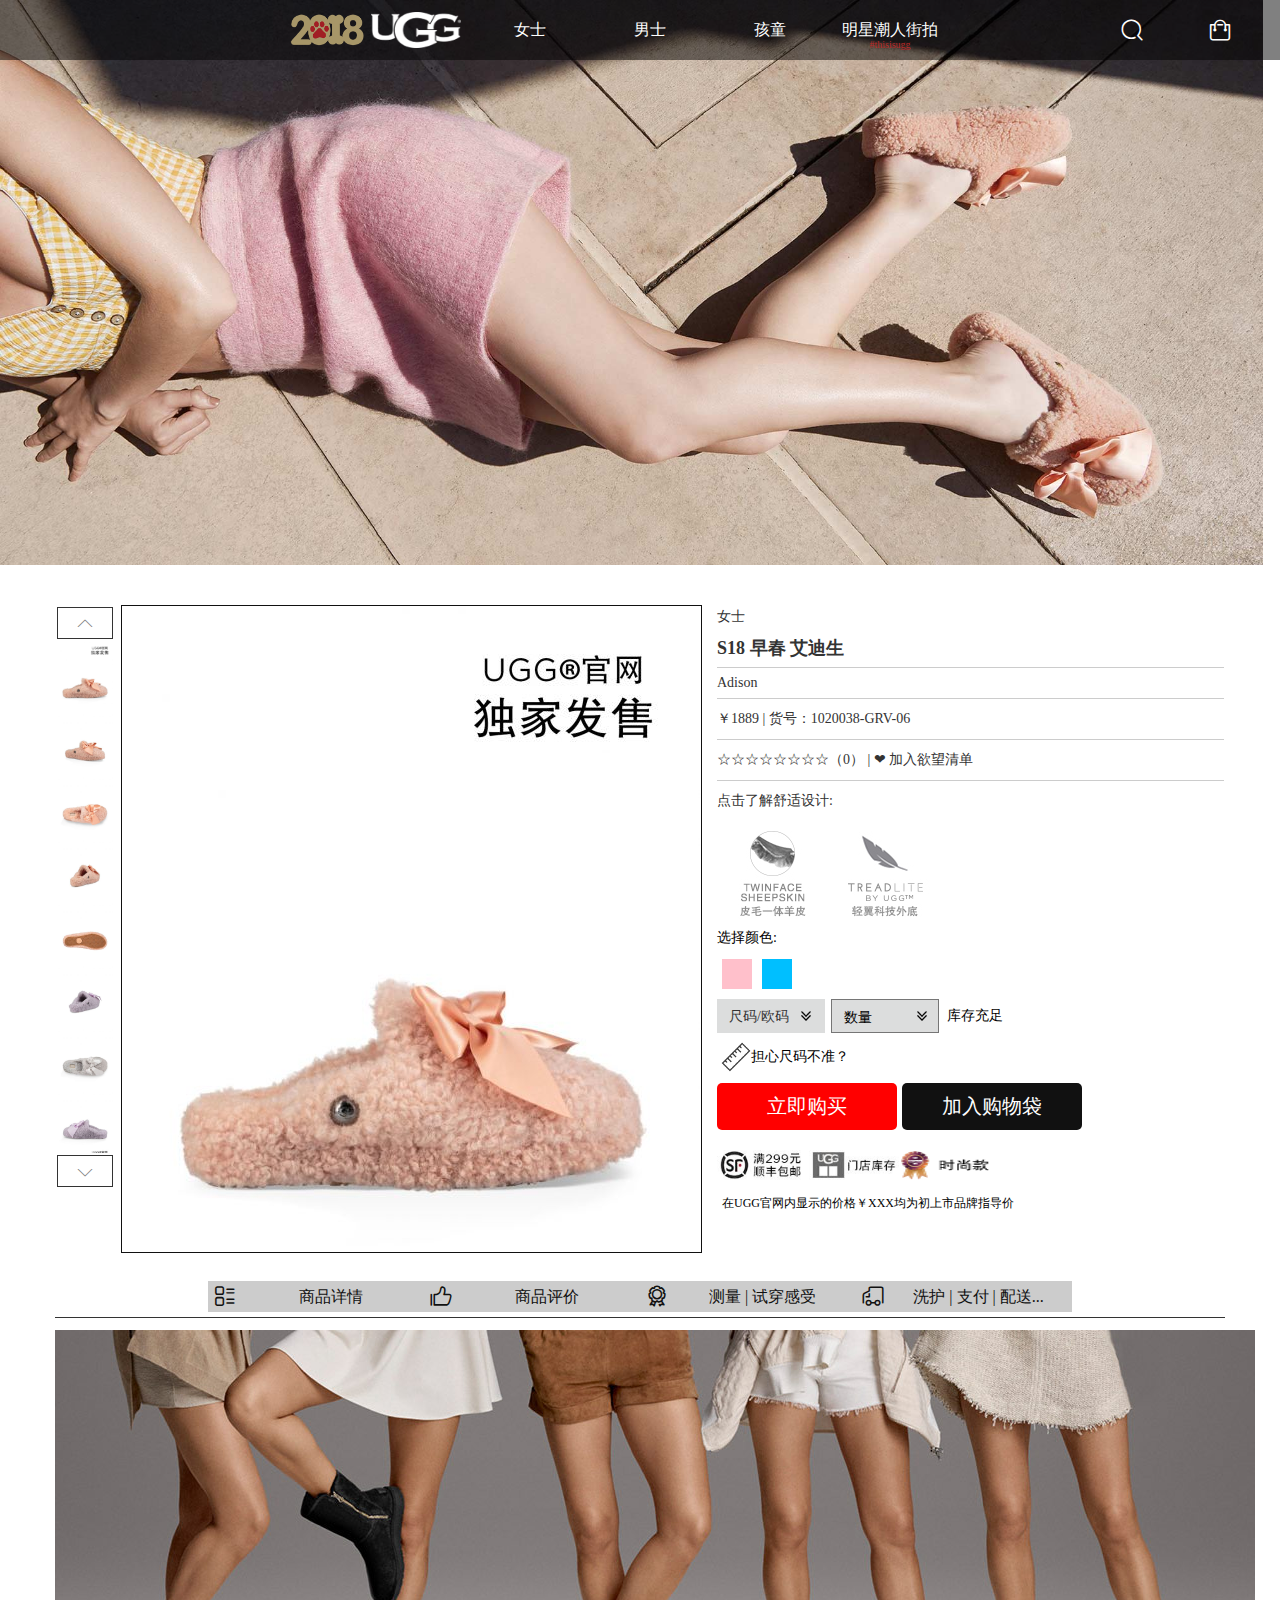
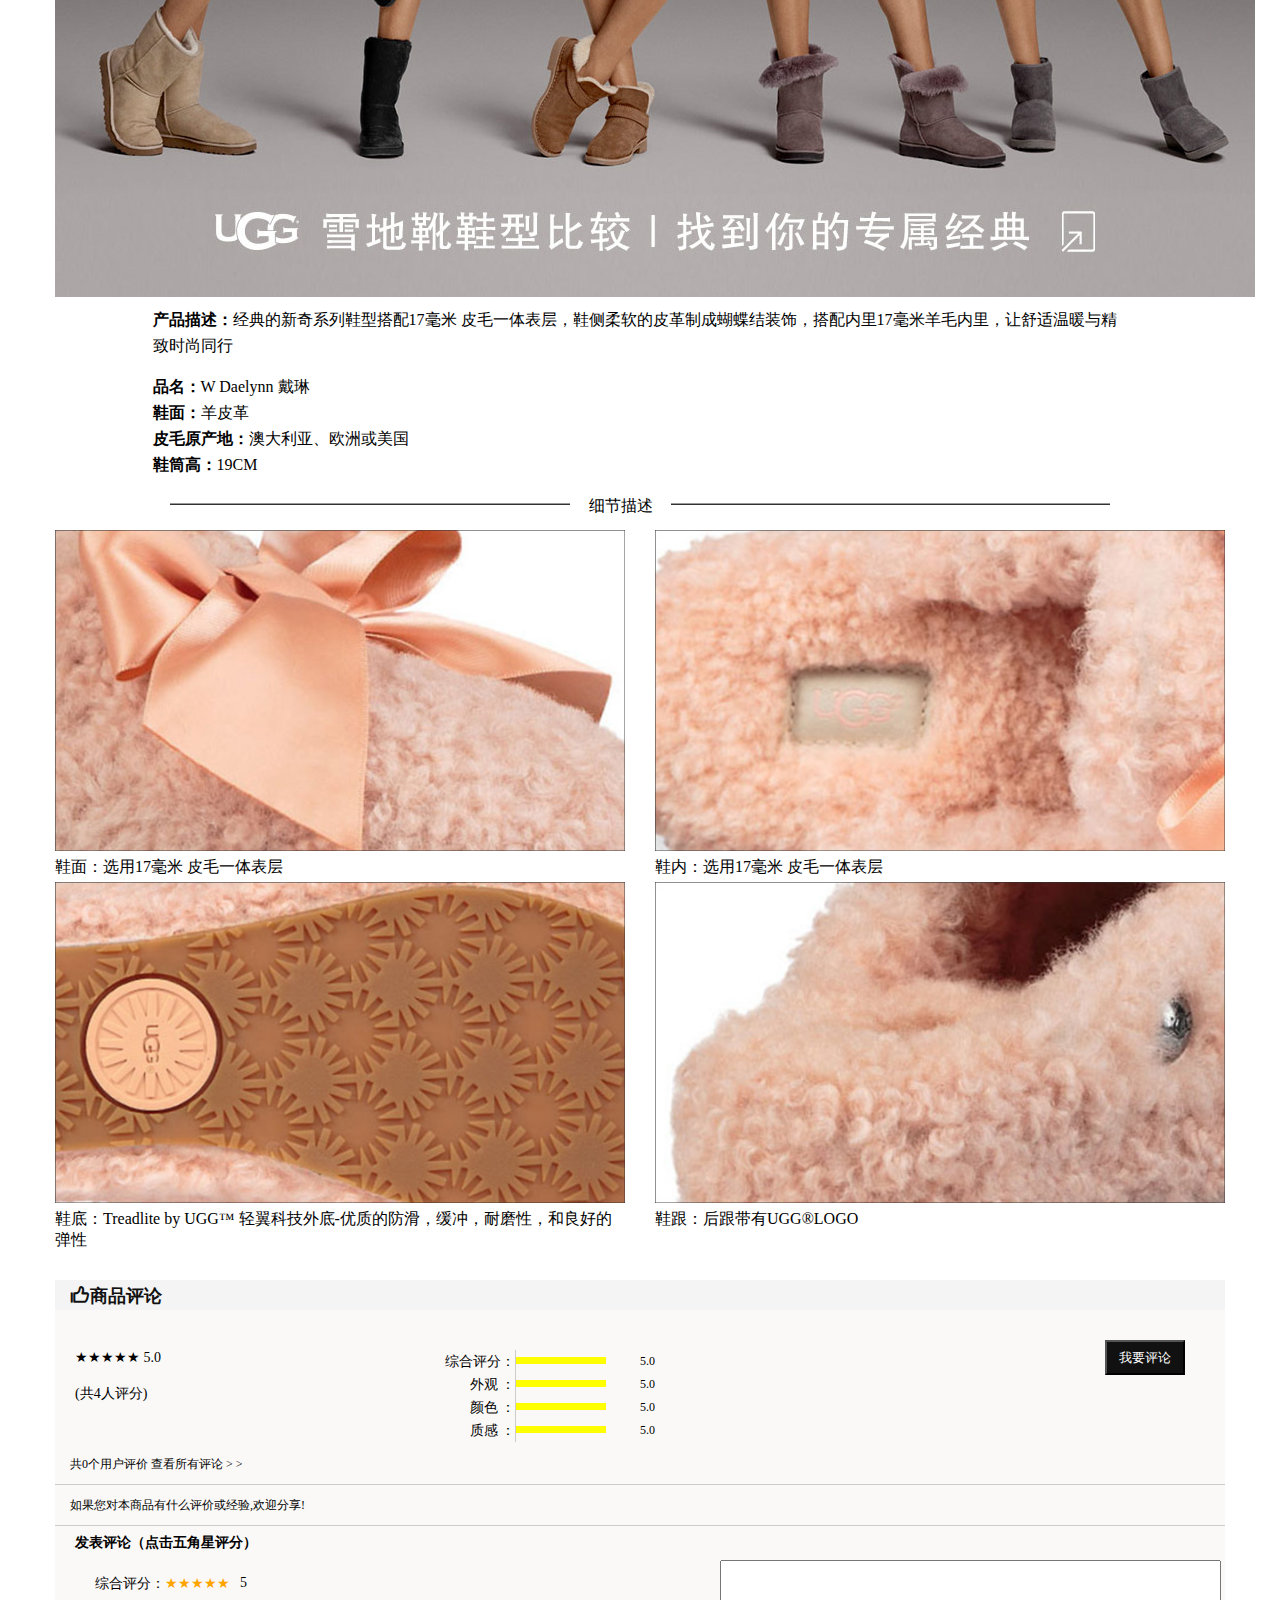
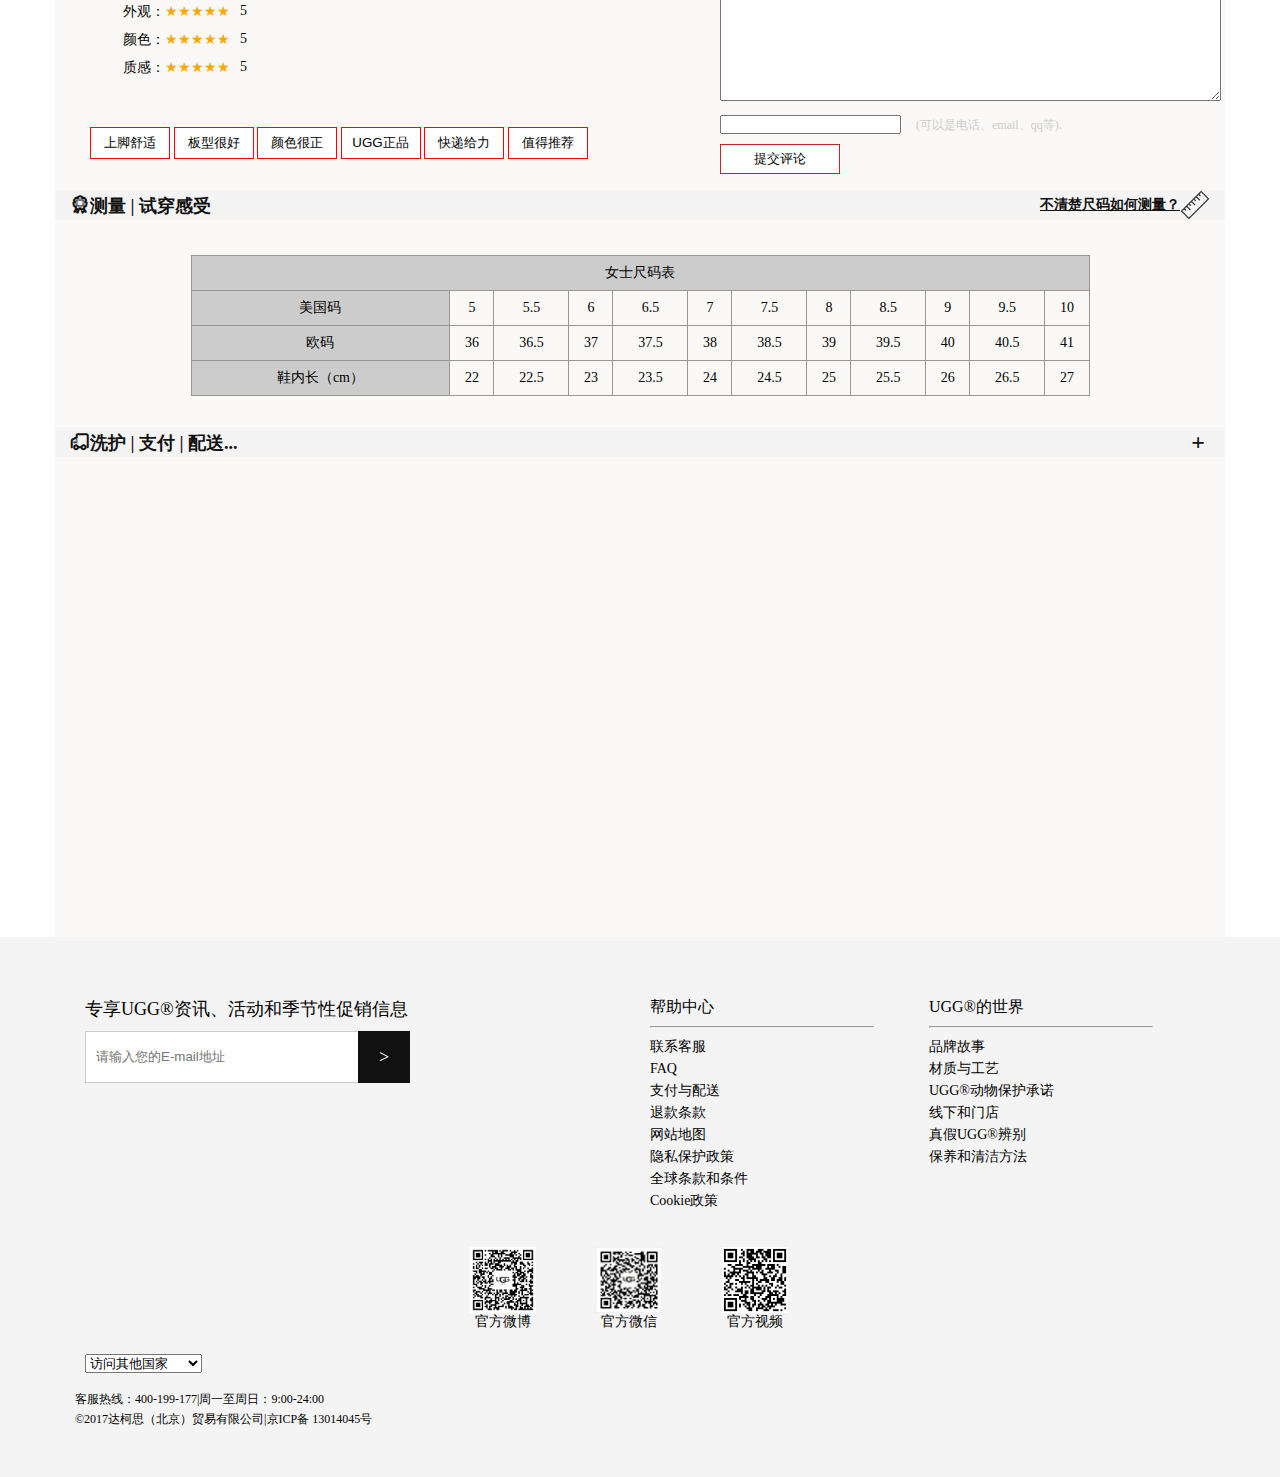
==== commit 737025d9: "周天任务" ====
--- a/details.html
+++ b/details.html
@@ -374,8 +374,8 @@
 					</li>
 				</ul>
 			</div>
+			<section>
 			<h2><i class="iconfont icon-appreciate"></i>商品评论</h2>
-			<section>
 				<div class="conxiangqing1">
 					<em>
 						<span>★★★★★</span>
@@ -383,21 +383,104 @@
 						<i>(共4人评分)</i>
 					</em>
 					<em>
-						<p>综合评分 ：</p>
-						<p>外观 ：</p>
-						<p>颜色 ：</p>
-						<p>质感 ：</p>
-					</em>
-					<em>
-						<li></li><i>5.0</i>
-						<li></li><i>5.0</i>
-						<li></li><i>5.0</i>
-						<li></li><i>5.0</i>
+						<li>
+							<lable>综合评分：</lable>
+							<span></span>
+							<span>5.0</span>
+						</li>
+						<li>
+							<lable>外观 ：</lable>
+							<span></span>
+							<span>5.0</span>
+						</li>
+						<li>
+							<lable>颜色 ：</lable>
+							<span></span>
+							<span>5.0</span>
+						</li>
+						<li>
+							<lable>质感 ：</lable>
+							<span></span>
+							<span>5.0</span>
+						</li>
 					</em>
 					<em>
 						<button>我要评论</button>
 					</em>
 				</div>
+				<p>共0个用户评价  查看所有评论 > ></p>
+				<p>如果您对本商品有什么评价或经验,欢迎分享!</p>
+				<p>发表评论（点击五角星评分）</p>
+				<ul>
+					<li><lable>综合评分：</lable><span>★★★★★</span>5</li>
+					<li><lable>外观：</lable><span>★★★★★</span>5</li>
+					<li><lable>颜色：</lable><span>★★★★★</span>5</li>
+					<li><lable>质感：</lable><span>★★★★★</span>5</li>
+					<li>
+						<button>上脚舒适</button>
+						<button>板型很好</button>
+						<button>颜色很正</button>
+						<button>UGG正品</button>
+						<button>快递给力</button>
+						<button>值得推荐</button>
+					</li>
+				</ul>
+				<form action="#">
+					<textarea name="" rows="9" cols="60"></textarea><br />
+					<input type="text" /><lable>(可以是电话、email、qq等).</lable><br />
+					<input type="submit" value="提交评论" />
+				</form>
+			</section>
+			<section>
+				<h2><i class="iconfont icon-selection"></i>测量 | 试穿感受<img src="img/details/Ruler-100.png" alt="" /><span>不清楚尺码如何测量？</span></h2>
+				<table cellpadding="0" cellspacing="0">
+					<tr><td colspan="12">女士尺码表</td></tr>
+					<tr>
+						<td>美国码</td>
+						<td>5</td>
+						<td>5.5</td>
+						<td>6</td>
+						<td>6.5</td>
+						<td>7</td>
+						<td>7.5</td>
+						<td>8</td>
+						<td>8.5</td>
+						<td>9</td>
+						<td>9.5</td>
+						<td>10</td>
+					</tr>
+					<tr>
+						<td>欧码</td>
+						<td>36</td>
+						<td>36.5</td>
+						<td>37</td>
+						<td>37.5</td>
+						<td>38</td>
+						<td>38.5</td>
+						<td>39</td>
+						<td>39.5</td>
+						<td>40</td>
+						<td>40.5</td>
+						<td>41</td>
+					</tr>
+					<tr>
+						<td>鞋内长（cm）</td>
+						<td>22</td>
+						<td>22.5</td>
+						<td>23</td>
+						<td>23.5</td>
+						<td>24</td>
+						<td>24.5</td>
+						<td>25</td>
+						<td>25.5</td>
+						<td>26</td>
+						<td>26.5</td>
+						<td>27</td>
+					</tr>
+				</table>
+			</section>
+			<section>
+				<h2><i class="iconfont icon-deliver"></i>洗护 | 支付 | 配送...<span>+</span></h2>
 			</section>
 		</div>	
 		</div>
--- a/css/details1.css
+++ b/css/details1.css
@@ -296,37 +296,144 @@
   #con1 section {
     background: #faf9f7;
     font-size: 14px;
-    height: 1100px; }
+    height: 510px; }
     #con1 section .conxiangqing1 {
       height: 104px;
       margin: 0 auto;
       width: 1170px;
       border: none; }
       #con1 section .conxiangqing1 em {
-        width: 300px;
         height: 104px;
         float: left; }
       #con1 section .conxiangqing1 em:nth-of-type(1) {
-        padding-left: 20px; }
+        padding-left: 20px;
+        width: 350px; }
       #con1 section .conxiangqing1 em:nth-of-type(2) {
-        width: 90px;
+        width: 250px;
         height: 84px;
-        border-right: 1px solid #000000;
         float: left;
         padding-top: 10px; }
-        #con1 section .conxiangqing1 em:nth-of-type(2) p {
+        #con1 section .conxiangqing1 em:nth-of-type(2) li {
+          width: 245px;
+          height: 23px;
+          font-size: 14px; }
+          #con1 section .conxiangqing1 em:nth-of-type(2) li lable {
+            display: block;
+            width: 90px;
+            float: left;
+            height: 23px;
+            text-align: right;
+            border-right: 1px solid #ccc;
+            line-height: 23px; }
+          #con1 section .conxiangqing1 em:nth-of-type(2) li span:nth-of-type(1) {
+            width: 90px;
+            height: 7px;
+            background: yellow;
+            display: inline-block;
+            float: left;
+            margin: 7px 5px 7px 0; }
+          #con1 section .conxiangqing1 em:nth-of-type(2) li span:nth-of-type(2) {
+            font-size: 12px;
+            line-height: 23px;
+            float: right;
+            width: 30px; }
+      #con1 section .conxiangqing1 em:nth-of-type(3) {
+        width: 80px;
+        float: right;
+        padding-right: 40px;
+        height: 45px; }
+        #con1 section .conxiangqing1 em:nth-of-type(3) button {
+          width: 80px;
+          height: 35px;
+          background: #111;
+          color: #fff; }
+    #con1 section p {
+      border-bottom: 1px solid #ccc;
+      font-size: 12px;
+      line-height: 20px;
+      padding: 10px 0 10px 15px; }
+    #con1 section p:nth-of-type(3) {
+      font-size: 14px;
+      font-weight: 900;
+      line-height: 18px;
+      padding: 8px 0 8px 20px;
+      border: 0px; }
+    #con1 section ul {
+      float: left;
+      width: 520px;
+      height: 200px;
+      padding: 15px 0 0 20px; }
+      #con1 section ul li {
+        font-size: 14px;
+        height: 28px;
+        width: 200px; }
+        #con1 section ul li lable {
+          width: 90px;
           text-align: right;
-          line-height: 20px; }
-      #con1 section .conxiangqing1 em:nth-of-type(3) {
+          float: left;
+          height: 28px; }
+        #con1 section ul li span {
+          color: #FFA500;
+          float: left;
+          padding-right: 10px; }
+      #con1 section ul li:nth-of-type(5) {
+        width: 505px;
+        margin-top: 40px;
+        padding-left: 15px; }
+        #con1 section ul li:nth-of-type(5) button {
+          background: #fff;
+          border: 1px solid #FF0000;
+          height: 32px;
+          width: 80px; }
+    #con1 section form {
+      float: left;
+      padding-left: 125px; }
+      #con1 section form input {
+        margin: 10px 0; }
+      #con1 section form lable {
+        font-size: 12px;
+        color: #ccc;
+        padding-left: 15px; }
+      #con1 section form input:nth-of-type(2) {
         width: 120px;
-        height: 84px; }
-        #con1 section .conxiangqing1 em:nth-of-type(3) li {
-          width: 100px;
-          height: 7px;
-          margin: 14px 0;
-          background: yellow; }
-        #con1 section .conxiangqing1 em:nth-of-type(3) i {
-          font-size: 12px;
-          float: right; }
+        height: 30px;
+        background: #fff;
+        border: 1px solid #BA2828;
+        margin: 0; }
+  #con1 section:nth-of-type(2) {
+    height: 237px; }
+    #con1 section:nth-of-type(2) h2 {
+      margin: 0 auto;
+      text-align: left; }
+      #con1 section:nth-of-type(2) h2 img {
+        width: 30px;
+        height: 30px;
+        float: right;
+        padding-right: 15px; }
+      #con1 section:nth-of-type(2) h2 span {
+        float: right;
+        font-size: 14px;
+        text-decoration: underline; }
+    #con1 section:nth-of-type(2) table {
+      margin: 35px auto 0;
+      width: 899px;
+      height: 141px;
+      text-align: center;
+      border-collapse: collapse;
+      border-spacing: 0; }
+      #con1 section:nth-of-type(2) table tr td:nth-of-type(1) {
+        background: #ccc;
+        border: 1px solid #969896; }
+      #con1 section:nth-of-type(2) table tr:nth-of-type(1) {
+        background: #ccc;
+        border: 1px solid #969896; }
+      #con1 section:nth-of-type(2) table td {
+        border: 1px solid #969896; }
+  #con1 section:nth-of-type(3) h2 {
+    margin: 0 auto; }
+    #con1 section:nth-of-type(3) h2 span {
+      float: right;
+      font-size: 24px;
+      padding-right: 20px; }
 
 /*# sourceMappingURL=details1.css.map */
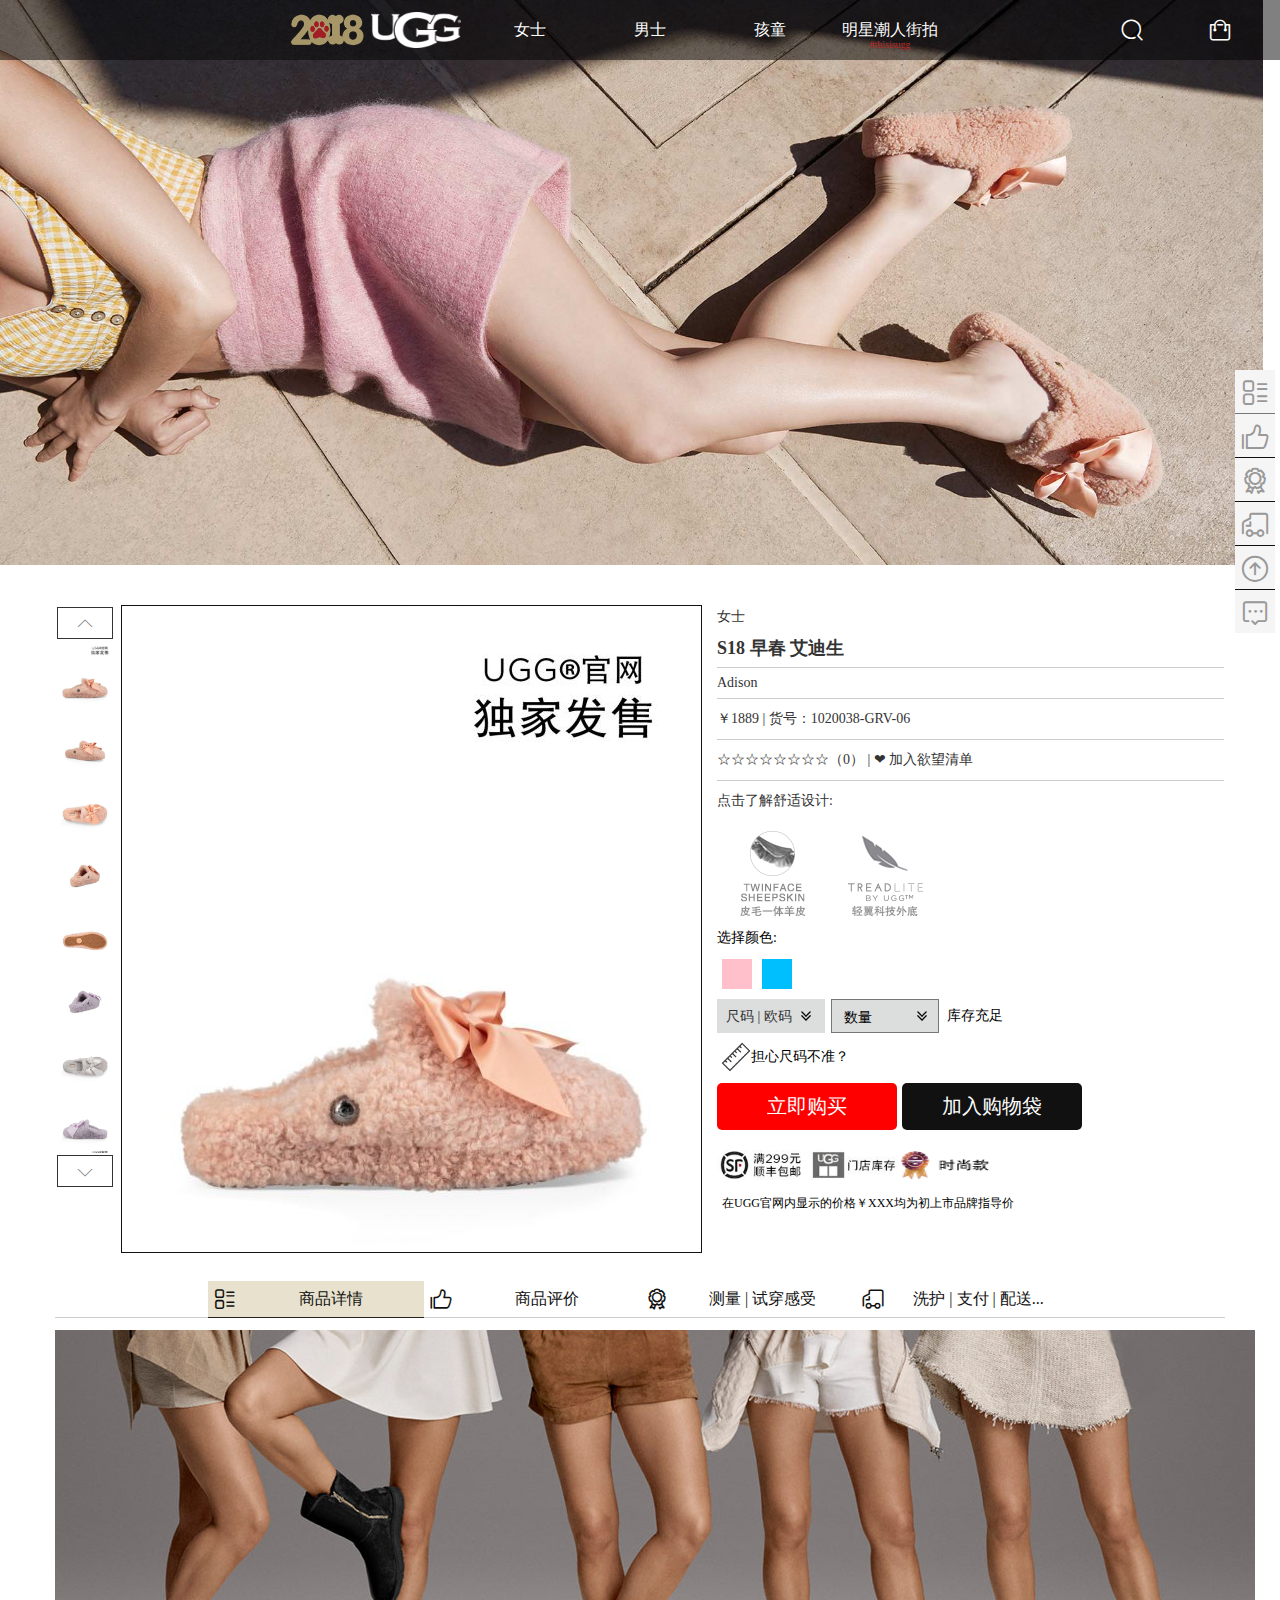
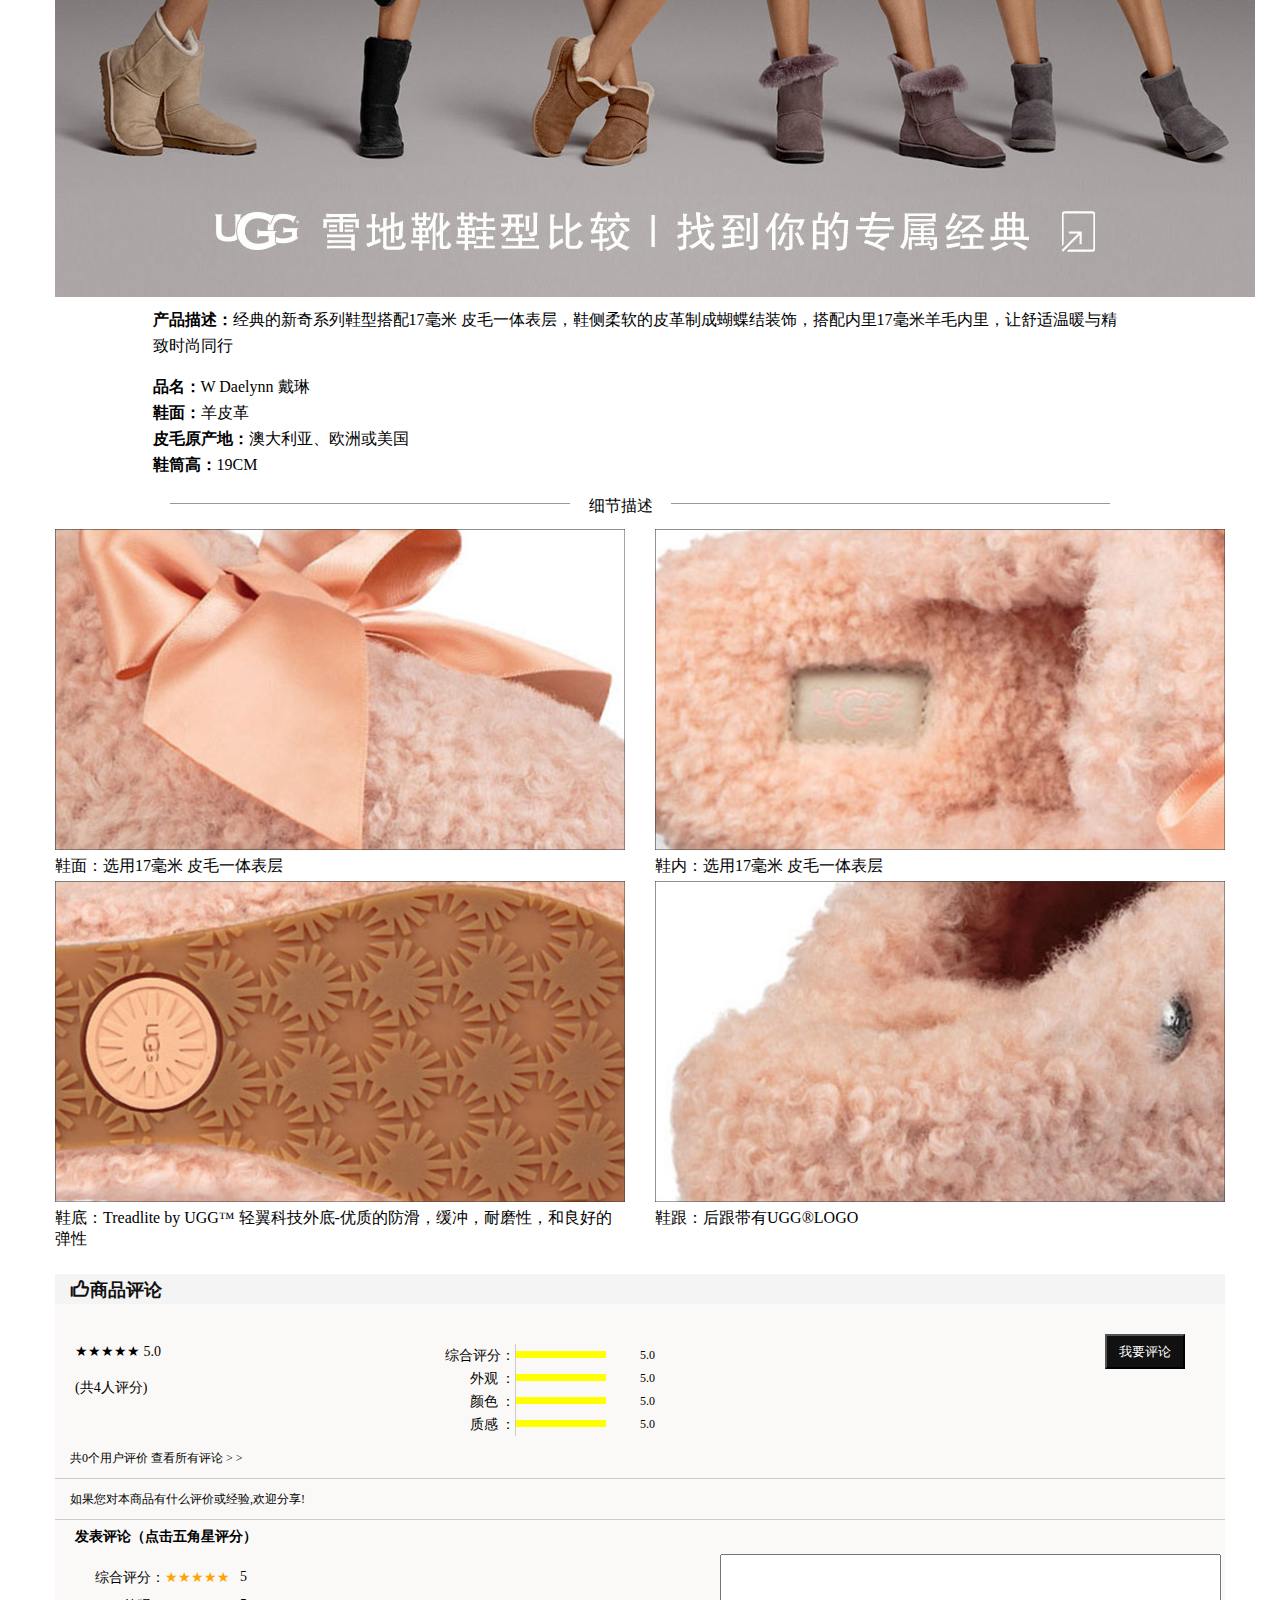
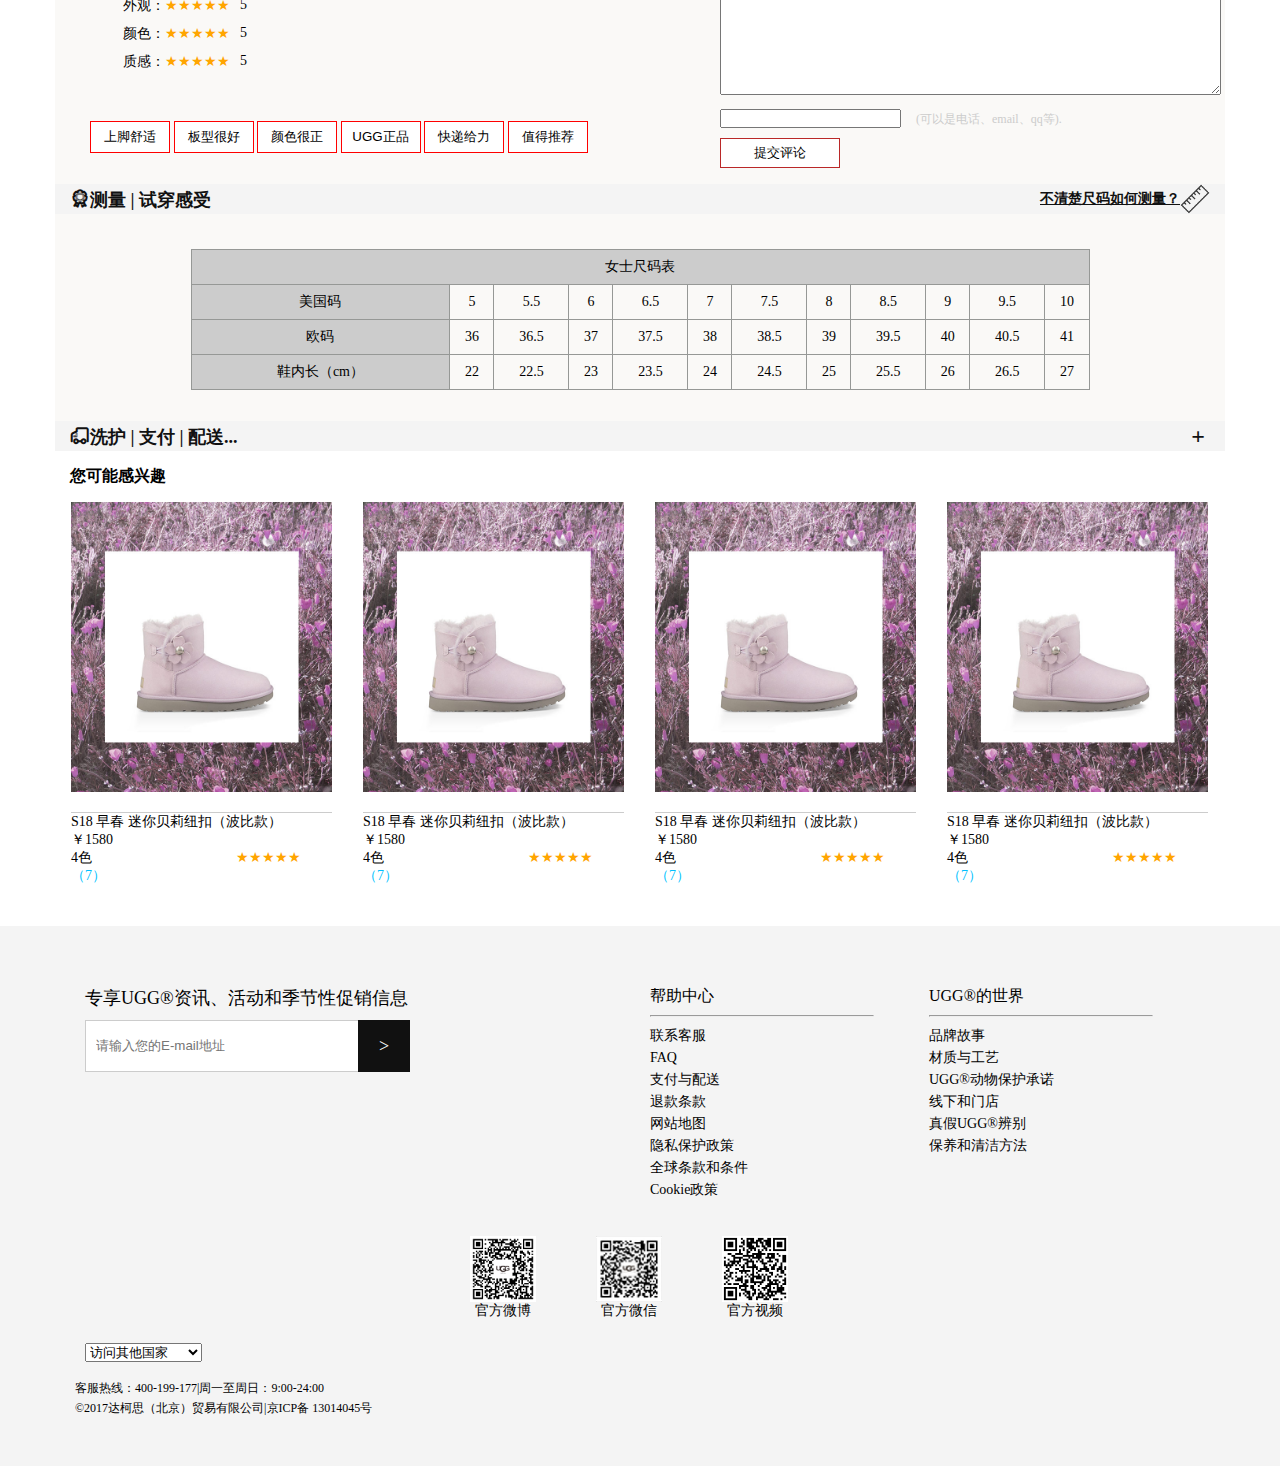
==== commit a86eede4: "周一工作内容，仅剩购物车部分功能未实现" ====
--- a/details.html
+++ b/details.html
@@ -5,13 +5,14 @@
 		<title></title>
 		<link rel="stylesheet" href="css/common.css" />
 		<link rel="stylesheet" href="font/iconfont.css" />
-		<link rel="stylesheet" href="css/details1.css" />
+		<link rel="stylesheet" href="css/details.css" />
 		<script src="jquery/jquery.min.js"></script>
 		<script src="js/cookie-package.js"></script>
-		<script src="js/common.js"></script>
+		
 		
 	</head>
 	<body>
+		<a name="top">  </a>
 		<div id="nav">
 			<div id="shadow" style="display:none"> <!--搜索功能-->
 				<div>
@@ -34,7 +35,7 @@
 						<img src="img/small.png" alt="" />
 					</p>
 					<p id="p2">
-						<img src="img/logo.png" alt="" />
+						<a href="index.html"><img src="img/logo.png" alt="" /></a>
 					</p>
 				</li>
 				<a href="girlIndex.html">
@@ -250,11 +251,11 @@
 			</div>
 			<div class="div">   <!--购物车-->
 				<i class="iconfont icon-cuowu close"></i>
-				<h3>购物带中还没有商品</h3>
+				<h3 class="shopcar">购物带中还没有商品</h3>
 				<ul>
 					<li>
 						<i class="iconfont icon-goodsfavor"></i>
-						<a href="#">购物袋（0）</a>
+						<a href="#" id="shop1">购物袋（0）</a>
 					</li>
 					<li>
 						<i class="iconfont icon-like"></i>
@@ -270,14 +271,12 @@
 					</li>
 					<li>
 						<i class="iconfont icon-pullup"></i>
-						<a href="#">登录</a><a href="register.html">/注册</a>
+						<a href="login.html">登录</a><a href="register.html">/注册</a>
 					</li>
 				</ul>
 			</div>
 		</div>
-		<div id="banner"> <!-- 轮播图-->
-		</div>
-		<div id="con">
+		<div id="con">      <!-- 内容区-->
 			<img src="img/details/1.jpg" alt="" />
 			<div class="pic">
 				<div class="left1">
@@ -296,9 +295,9 @@
 				</div>
 				<div class="right1">
 					<p>女士</p>
-					<h2>S18 早春 艾迪生</h2>
+					<h2 class="type">S18 早春 艾迪生</h2>
 					<p style="line-height: 30px;border-top: 1px solid #ccc;">Adison</p>
-					<p>￥1889 | 货号：1020038-GRV-06</p>
+					<p class="price">￥1889 | 货号：1020038-GRV-06</p>
 					<p>☆☆☆☆☆☆☆☆<span>（0）</span> | ❤ 加入欲望清单</p>
 					<h3>点击了解舒适设计:</h3>
 					<div><img src="img/details/design.jpg" alt="" /></div>
@@ -306,7 +305,7 @@
 					<em>选择颜色:</em>
 					<i style="background: pink;" id="pinkp"></i><i style="background: deepskyblue;" id="bluep"></i>
 					<section>
-						<p>尺码/欧码</p>  <img src="img/details/jian.png" alt="" />
+						<p class="size">尺码 | 欧码</p>  <img src="img/details/jian.png" alt="" />
 						<ol>
 							<li>36</li>
 							<li>37</li>
@@ -316,8 +315,8 @@
 						</ol>
 					</section>
 					<form action="#">
-						<select name="size">
-							<option value="0">数量</option>
+						<select name="size" class="select">
+							<option value="0" >数量</option>
 							<option value="37">1</option>
 							<option value="38">2</option>
 							<option value="39">3</option>
@@ -326,8 +325,8 @@
 					</form>
 					<b>库存充足</b>
 					<div><img src="img/details/Ruler-100.png" alt="" />担心尺码不准？</div>
-					<div>立即购买</div>
-					<div>加入购物袋</div>
+					<div id="buy">立即购买</div>
+					<div id="save">加入购物袋</div>
 					<span>
 						<img src="img/details/shunfeng.jpg" alt="" />
 						<img src="img/details/door.jpg" alt="" />
@@ -338,14 +337,15 @@
 		</div>
 		<div id="con1">
 			<div>
-				<ol>
+				<ol id="con1-menu">
 					<li><i class="iconfont icon-list"></i>商品详情</li>
 					<li><i class="iconfont icon-appreciate"></i>商品评价</li>
 					<li><i class="iconfont icon-selection"></i>测量  | 试穿感受</li>
 					<li><i class="iconfont icon-deliver"></i>洗护 | 支付 | 配送...</li>
 				</ol> 
 			</div>
-			<div class="prodetails1">
+			
+			<div class="prodetails1 part">
 				<img src="img/details/con1b.jpg" alt="" />
 				<p><span>产品描述：</span>经典的新奇系列鞋型搭配17毫米 皮毛一体表层，鞋侧柔软的皮革制成蝴蝶结装饰，搭配内里17毫米羊毛内里，让舒适温暖与精致时尚同行</p>
 				<p><span>品名：</span>W Daelynn 戴琳</p>
@@ -374,7 +374,7 @@
 					</li>
 				</ul>
 			</div>
-			<section>
+			<section class="part">
 			<h2><i class="iconfont icon-appreciate"></i>商品评论</h2>
 				<div class="conxiangqing1">
 					<em>
@@ -431,7 +431,7 @@
 					<input type="submit" value="提交评论" />
 				</form>
 			</section>
-			<section>
+			<section class="part">
 				<h2><i class="iconfont icon-selection"></i>测量 | 试穿感受<img src="img/details/Ruler-100.png" alt="" /><span>不清楚尺码如何测量？</span></h2>
 				<table cellpadding="0" cellspacing="0">
 					<tr><td colspan="12">女士尺码表</td></tr>
@@ -479,10 +479,150 @@
 					</tr>
 				</table>
 			</section>
+			<section id="list" class="part">
+				<h2><i class="iconfont icon-deliver"></i>洗护 | 支付 | 配送...<span id="list-show" style="cursor: pointer;">+</span></h2>
+				<nav>
+				<span>
+					<img src="img/details/pdpcleaning.jpg" alt="" />
+				</span>
+				<div><span>支付方式</span></div>
+				<li>
+					<img src="img/details/pdpweixin.jpg" alt="" />
+					<img src="img/details/pdpzhifubao.jpg" alt="" />
+					<img src="img/details/pdpyinlian.jpg" alt="" />
+				</li>
+				<div><span>配送方式</span></div>
+				<img src="img/details/shunfeng.jpg" alt="" />
+				<p><span>配送范围：</span>中国大陆地区</p>
+				<p><span>关于运费：</span>中国大陆地区，全场满299元包邮；商品未满299元，收取运费20元</p>
+				<p><span>发货时间：</span>UGG官方网站日常每天发货截止时间为17:00；日常拍下的订单48小时内发货，如遇特殊情况导致延时发货，UGG官方网站会有公告提前通知</p>
+				<div><span>退换货</span></div>
+				<p><span>退货：</span>我们提供完善的售后服务，承诺自客户收到商品之日（以签收日期为准）起7天内，如果对于商品有任何不满意，符合退换货政策的前提下，我们将提供无理由退换货服务。</p>
+				<p><span>换货：</span>UGG官方网站支持换货，在收到商品30天内，如果对于商品有任何不满意，符合换货标准的，我们将提供无理由换货服务（只限于中国大陆地区）。</p>
+				<div><span>发票</span></div>
+				<p>如需开具发票，请直接联系我们的<a href="#">在线客服</a></p>
+				<p><span>·</span>&ensp;&ensp;如已开具发票，请买家妥善保管发票</p>
+				<p><span>·</span>&ensp;&ensp;发票邮寄时间为：客户确认收货7天后再申请，30天以内寄出</p>
+				<p><span>·</span>&ensp;&ensp;如您已要求开具发票后提出退货申请，请在收到发票后联系客服退回发票</p>
+				<div><span>鞋盒标签信息说明</span></div>
+				<p>我司因业务发展需要，自2017年7月4日起办公地址搬迁。</p>
+				<p>原址为：上海市黄浦区南京西路128号永新广场16楼</p>
+				<p>新址为：上海市黄浦区蒙自路757号歌斐中心21楼</p>
+				<p>鞋盒标签上的公司地址信息，从17年7月4日起，将按照发货批次对应更新；在此之前订单的鞋盒标签上，将保持原地址。
+开票信息不变；服务承诺不变。若有任何疑问，请联系<a href="#">在线客服</a>，或请致电：<a href="#">4000-199-177</a>。</p>
+				</nav>
+			</section>
 			<section>
-				<h2><i class="iconfont icon-deliver"></i>洗护 | 支付 | 配送...<span>+</span></h2>
+				<i>您可能感兴趣</i>
+				<span class="conpic1">
+				<dl>
+					<dd>
+						<img src="img/index/mpic1.jpg" alt="" />
+						<p>轻翼科技外底 | 皮毛一体羊皮</p>
+					</dd>
+					<dt>
+						<li>S18 早春 迷你贝莉纽扣（波比款）</li>
+						<li>￥1580</li>
+						<li>4色 <span>★★★★★</span><span>（7）</span></li>
+						<li>
+							<a href="#"></a>
+							<a href="#"></a>
+							<a href="#"></a>
+							<a href="#"></a>
+						</li>
+					</dt>
+				</dl>
+				
+			</span>
+			<span class="conpic1">
+				<dl>
+					<dd>
+						<img src="img/index/mpic1.jpg" alt="" />
+						<p>轻翼科技外底 | 皮毛一体羊皮</p>
+					</dd>
+					<dt>
+						<li>S18 早春 迷你贝莉纽扣（波比款）</li>
+						<li>￥1580</li>
+						<li>4色 <span>★★★★★</span><span>（7）</span></li>
+						<li>
+							<a href="#"></a>
+							<a href="#"></a>
+							<a href="#"></a>
+							<a href="#"></a>
+						</li>
+					</dt>
+				</dl>
+				
+			</span>
+			<span class="conpic1">
+				<dl>
+					<dd>
+						<img src="img/index/mpic1.jpg" alt="" />
+						<p>轻翼科技外底 | 皮毛一体羊皮</p>
+					</dd>
+					<dt>
+						<li>S18 早春 迷你贝莉纽扣（波比款）</li>
+						<li>￥1580</li>
+						<li>4色 <span>★★★★★</span><span>（7）</span></li>
+						<li>
+							<a href="#"></a>
+							<a href="#"></a>
+							<a href="#"></a>
+							<a href="#"></a>
+						</li>
+					</dt>
+				</dl>
+				
+			</span>
+			<span class="conpic1">
+				<dl>
+					<dd>
+						<img src="img/index/mpic1.jpg" alt="" />
+						<p>轻翼科技外底 | 皮毛一体羊皮</p>
+					</dd>
+					<dt>
+						<li>S18 早春 迷你贝莉纽扣（波比款）</li>
+						<li>￥1580</li>
+						<li>4色 <span>★★★★★</span><span>（7）</span></li>
+						<li>
+							<a href="#"></a>
+							<a href="#"></a>
+							<a href="#"></a>
+							<a href="#"></a>
+						</li>
+					</dt>
+				</dl>
+				
+			</span>
 			</section>
 		</div>	
+		</div>
+		<div id="fix">
+			<a href="#">
+				<i class="iconfont icon-list"></i>
+				<p>商品<br />详情</p>
+			</a>
+			<a href="#">
+				<i class="iconfont icon-appreciate"></i>
+				<p>商品<br />评论</p>
+			</a>
+			<a href="#">
+				<i class="iconfont icon-selection"></i>
+				<p>s试穿<br />感受</p>
+			</a>
+			<a href="#">
+				<i class="iconfont icon-deliver"></i>
+				<p>洗护<br />...</p>
+			</a>
+			<a href="#top">
+				<i class="iconfont icon-pullup"></i>
+				<p>回到<br />顶部</p>
+			</a>
+			<a href="#">
+				<i class="iconfont icon-comment"></i>
+				<p>对话<br />客服</p>
+			</a>
+				
 		</div>
 		<div id="bottom">  <!--底部-->
 			<div class="btm">
@@ -548,4 +688,5 @@
 		</div>
 	</body>
 </html>
+<script src="js/common.js"></script>
 <script src="js/details.js"></script>--- a/css/details.css
+++ b/css/details.css
@@ -0,0 +1,560 @@
+#con > img {
+  width: 1263px;
+  height: 565px; }
+#con .pic {
+  width: 1170px;
+  height: 646px;
+  padding-top: 40px;
+  margin: 0 auto; }
+  #con .pic .left1 {
+    width: 652px;
+    height: 646px;
+    float: left; }
+    #con .pic .left1 span:nth-of-type(1) {
+      float: left;
+      width: 59px;
+      height: 602px;
+      margin-right: 7px; }
+      #con .pic .left1 span:nth-of-type(1) #detailsimg {
+        width: 56px;
+        height: 512px;
+        overflow: hidden;
+        margin: 0 auto;
+        position: relative; }
+        #con .pic .left1 span:nth-of-type(1) #detailsimg #detail {
+          position: absolute;
+          width: 56px;
+          top: 0; }
+          #con .pic .left1 span:nth-of-type(1) #detailsimg #detail > img {
+            width: 56px;
+            height: 62px;
+            margin: 1px auto; }
+      #con .pic .left1 span:nth-of-type(1) div {
+        width: 54px;
+        height: 30px;
+        border: 1px solid #333;
+        margin: 2px auto;
+        line-height: 30px;
+        text-align: center;
+        font-size: 20px;
+        color: #777; }
+    #con .pic .left1 span:nth-of-type(2) {
+      display: block;
+      width: 579px;
+      height: 646px;
+      border: 1px solid #111111;
+      float: left;
+      overflow: hidden;
+      position: relative; }
+      #con .pic .left1 span:nth-of-type(2) > img {
+        width: 100%;
+        height: 100%;
+        cursor: url("../img/cursor/zoomin.png"), pointer;
+        position: absolute; }
+  #con .pic .right1 {
+    padding-left: 10px;
+    float: left;
+    height: 646px;
+    width: 507px; }
+    #con .pic .right1 #buy:hover {
+      background: green;
+      cursor: pointer; }
+    #con .pic .right1 #save:hover {
+      background: green;
+      cursor: pointer; }
+    #con .pic .right1 p {
+      font-size: 14px;
+      color: #333;
+      border-bottom: 1px solid #ccc;
+      line-height: 40px; }
+    #con .pic .right1 p:nth-of-type(1) {
+      border: 0;
+      line-height: 24px; }
+    #con .pic .right1 h2 {
+      font-size: 18px;
+      color: #333;
+      font-weight: 900;
+      line-height: 38px; }
+    #con .pic .right1 h3 {
+      line-height: 40px;
+      font-size: 14px;
+      color: #333;
+      display: inline-block;
+      width: 507px; }
+    #con .pic .right1 div {
+      border: 1px solid rgba(255, 0, 0, 0);
+      float: left;
+      padding: 1px;
+      margin: 0 3px; }
+    #con .pic .right1 div:nth-of-type(2) {
+      margin-right: 280px; }
+    #con .pic .right1 div:nth-of-type(2):hover {
+      border: 1px solid red; }
+    #con .pic .right1 div:nth-of-type(1):hover {
+      border: 1px solid red; }
+    #con .pic .right1 em {
+      width: 507px;
+      float: left;
+      line-height: 22px;
+      font-size: 14px; }
+    #con .pic .right1 i {
+      width: 30px;
+      height: 30px;
+      display: block;
+      float: left;
+      margin: 10px 5px; }
+    #con .pic .right1 i:nth-of-type(2) {
+      margin-right: 400px; }
+    #con .pic .right1 section {
+      width: 108px;
+      height: 34px;
+      text-align: center;
+      font-size: 14px;
+      float: left;
+      background: #DCDDDD;
+      color: #111;
+      position: relative; }
+      #con .pic .right1 section > img {
+        width: 10px;
+        height: 10px;
+        float: right;
+        padding: 12px 14px 0 0; }
+      #con .pic .right1 section > p {
+        display: block;
+        float: left;
+        width: 84px;
+        text-align: center;
+        padding-top: 6px; }
+    #con .pic .right1 form {
+      float: left;
+      background: #DCDDDD;
+      margin: 0 8px 3px 6px;
+      border: none; }
+      #con .pic .right1 form option {
+        width: 96px;
+        height: 22px;
+        float: left;
+        background: #F4F4F4;
+        border: none;
+        outline: none; }
+    #con .pic .right1 select {
+      width: 108px;
+      height: 34px;
+      padding: 6px 12px;
+      line-height: 22px;
+      font-size: 14px;
+      -webkit-appearance: none;
+      -moz-appearance: none;
+      -ms-progress-appearance: none;
+      background: url("../img/details/jian.png") no-repeat 85px;
+      background-size: 10px 10px;
+      outline: none; }
+    #con .pic .right1 b {
+      float: left;
+      font-size: 14px;
+      line-height: 34px;
+      width: 245px; }
+    #con .pic .right1 ol {
+      width: 220px;
+      height: 124px;
+      background: #DCDDDD;
+      float: left;
+      padding-top: 8px;
+      position: absolute;
+      top: 40px;
+      left: 0;
+      display: none; }
+      #con .pic .right1 ol li {
+        float: left;
+        background: #F5F5F5;
+        width: 105px;
+        height: 34px;
+        margin: 2px;
+        background: #f9f7f6;
+        text-align: center;
+        font-size: 14px;
+        line-height: 34px;
+        cursor: pointer; }
+    #con .pic .right1 div:nth-of-type(3) {
+      width: 505px;
+      height: 30px;
+      line-height: 30px;
+      font-size: 14px;
+      padding: 5px 0; }
+      #con .pic .right1 div:nth-of-type(3) > img {
+        width: 30px;
+        height: 30px;
+        float: left; }
+    #con .pic .right1 div:nth-of-type(4), #con .pic .right1 div:nth-of-type(5) {
+      height: 43px;
+      width: 176px;
+      background: red;
+      color: #FFF;
+      line-height: 43px;
+      font-size: 20px;
+      text-align: center;
+      border-radius: 5px;
+      margin: 5px 5px 0 0; }
+    #con .pic .right1 div:nth-of-type(5) {
+      background: #111; }
+    #con .pic .right1 > span {
+      display: block;
+      width: 500px;
+      height: 30px;
+      margin: 20px 0;
+      float: left; }
+      #con .pic .right1 > span > img {
+        width: 90px;
+        height: 30px;
+        margin: 0 2px 0 0;
+        float: left; }
+    #con .pic .right1 h6 {
+      font-size: 12px;
+      float: left;
+      margin: -5px;
+      padding-left: 10px; }
+
+#con1 {
+  width: 1170px;
+  margin: 0 auto;
+  height: auto; }
+  #con1 div:nth-of-type(1) {
+    width: 1170px;
+    height: 36px;
+    padding-top: 30px;
+    line-height: 36px;
+    border-bottom: 1px solid #ccc; }
+    #con1 div:nth-of-type(1) ol {
+      width: 864px;
+      height: 36px;
+      margin: 0 auto;
+      cursor: pointer; }
+      #con1 div:nth-of-type(1) ol li {
+        width: 216px;
+        height: 36px;
+        line-height: 36px;
+        color: #111;
+        float: left;
+        text-align: center; }
+        #con1 div:nth-of-type(1) ol li i {
+          float: left;
+          padding-left: 5px;
+          font-size: 24px;
+          color: #111; }
+      #con1 div:nth-of-type(1) ol li:nth-of-type(1) {
+        background: #E7E1CD;
+        border-bottom: 1px solid #222; }
+  #con1 .prodetails1 {
+    width: 1170px;
+    margin: 0 auto;
+    padding-top: 12px; }
+    #con1 .prodetails1 p {
+      line-height: 26px;
+      width: 975px;
+      margin: 0 auto; }
+      #con1 .prodetails1 p span {
+        font-size: 16px;
+        font-weight: 900; }
+    #con1 .prodetails1 p:nth-of-type(1) {
+      margin: 10px auto  15px; }
+    #con1 .prodetails1 div:nth-of-type(1) {
+      width: 940px;
+      height: 0.5px;
+      margin: 25px auto;
+      background: #999;
+      padding: 0;
+      position: relative;
+      border: none; }
+      #con1 .prodetails1 div:nth-of-type(1) > span {
+        width: 101px;
+        height: 19px;
+        text-align: center;
+        background: #fff;
+        position: absolute;
+        top: -15px;
+        margin-left: 400px; }
+    #con1 .prodetails1 ul {
+      width: 1170px;
+      height: 745px;
+      margin: 0 auto; }
+    #con1 .prodetails1 li {
+      width: 570px;
+      height: 352px;
+      float: left;
+      margin-left: 30px; }
+      #con1 .prodetails1 li img {
+        width: 570px;
+        height: 321px;
+        margin-bottom: 6px; }
+      #con1 .prodetails1 li p {
+        line-height: 17px; }
+        #con1 .prodetails1 li p em {
+          font-weight: 900; }
+  #con1 h2 {
+    font-size: 18px;
+    line-height: 30px;
+    color: #111;
+    width: 1170px;
+    margin: 0 auto;
+    height: 30px;
+    background: #f4f4f4;
+    font-weight: 900; }
+    #con1 h2 i {
+      width: 45px;
+      height: 30px;
+      font-size: 20px;
+      padding-left: 15px; }
+  #con1 section {
+    background: #faf9f7;
+    font-size: 14px;
+    height: 510px; }
+    #con1 section .conxiangqing1 {
+      height: 104px;
+      margin: 0 auto;
+      width: 1170px;
+      border: none; }
+      #con1 section .conxiangqing1 em {
+        height: 104px;
+        float: left; }
+      #con1 section .conxiangqing1 em:nth-of-type(1) {
+        padding-left: 20px;
+        width: 350px; }
+      #con1 section .conxiangqing1 em:nth-of-type(2) {
+        width: 250px;
+        height: 84px;
+        float: left;
+        padding-top: 10px; }
+        #con1 section .conxiangqing1 em:nth-of-type(2) li {
+          width: 245px;
+          height: 23px;
+          font-size: 14px; }
+          #con1 section .conxiangqing1 em:nth-of-type(2) li lable {
+            display: block;
+            width: 90px;
+            float: left;
+            height: 23px;
+            text-align: right;
+            border-right: 1px solid #ccc;
+            line-height: 23px; }
+          #con1 section .conxiangqing1 em:nth-of-type(2) li span:nth-of-type(1) {
+            width: 90px;
+            height: 7px;
+            background: yellow;
+            display: inline-block;
+            float: left;
+            margin: 7px 5px 7px 0; }
+          #con1 section .conxiangqing1 em:nth-of-type(2) li span:nth-of-type(2) {
+            font-size: 12px;
+            line-height: 23px;
+            float: right;
+            width: 30px; }
+      #con1 section .conxiangqing1 em:nth-of-type(3) {
+        width: 80px;
+        float: right;
+        padding-right: 40px;
+        height: 45px; }
+        #con1 section .conxiangqing1 em:nth-of-type(3) button {
+          width: 80px;
+          height: 35px;
+          background: #111;
+          color: #fff; }
+    #con1 section p {
+      border-bottom: 1px solid #ccc;
+      font-size: 12px;
+      line-height: 20px;
+      padding: 10px 0 10px 15px; }
+    #con1 section p:nth-of-type(3) {
+      font-size: 14px;
+      font-weight: 900;
+      line-height: 18px;
+      padding: 8px 0 8px 20px;
+      border: 0px; }
+    #con1 section ul {
+      float: left;
+      width: 520px;
+      height: 200px;
+      padding: 15px 0 0 20px; }
+      #con1 section ul li {
+        font-size: 14px;
+        height: 28px;
+        width: 200px; }
+        #con1 section ul li lable {
+          width: 90px;
+          text-align: right;
+          float: left;
+          height: 28px; }
+        #con1 section ul li span {
+          color: #FFA500;
+          float: left;
+          padding-right: 10px; }
+      #con1 section ul li:nth-of-type(5) {
+        width: 505px;
+        margin-top: 40px;
+        padding-left: 15px; }
+        #con1 section ul li:nth-of-type(5) button {
+          background: #fff;
+          border: 1px solid #FF0000;
+          height: 32px;
+          width: 80px; }
+    #con1 section form {
+      float: left;
+      padding-left: 125px; }
+      #con1 section form input {
+        margin: 10px 0; }
+      #con1 section form lable {
+        font-size: 12px;
+        color: #ccc;
+        padding-left: 15px; }
+      #con1 section form input:nth-of-type(2) {
+        width: 120px;
+        height: 30px;
+        background: #fff;
+        border: 1px solid #BA2828;
+        margin: 0; }
+  #con1 section:nth-of-type(2) {
+    height: 237px; }
+    #con1 section:nth-of-type(2) h2 {
+      text-align: left; }
+      #con1 section:nth-of-type(2) h2 img {
+        width: 30px;
+        height: 30px;
+        float: right;
+        padding-right: 15px; }
+      #con1 section:nth-of-type(2) h2 span {
+        float: right;
+        font-size: 14px;
+        text-decoration: underline; }
+    #con1 section:nth-of-type(2) table {
+      margin: 35px auto 0;
+      width: 899px;
+      height: 141px;
+      text-align: center;
+      border-collapse: collapse;
+      border-spacing: 0; }
+      #con1 section:nth-of-type(2) table tr td:nth-of-type(1) {
+        background: #ccc;
+        border: 1px solid #969896; }
+      #con1 section:nth-of-type(2) table tr:nth-of-type(1) {
+        background: #ccc;
+        border: 1px solid #969896; }
+      #con1 section:nth-of-type(2) table td {
+        border: 1px solid #969896; }
+  #con1 section:nth-of-type(3) {
+    background: #fff;
+    height: auto; }
+    #con1 section:nth-of-type(3) h2 {
+      margin: 0 auto; }
+      #con1 section:nth-of-type(3) h2 span:nth-of-type(1) {
+        float: right;
+        font-size: 24px;
+        padding-right: 20px; }
+    #con1 section:nth-of-type(3) nav {
+      height: 2000px;
+      display: none; }
+      #con1 section:nth-of-type(3) nav > span {
+        margin: 0 auto;
+        display: block;
+        width: 800px;
+        height: 1200px; }
+      #con1 section:nth-of-type(3) nav > div {
+        width: 945px;
+        margin: 30px auto;
+        height: 1px;
+        background: #ccc;
+        text-align: center;
+        padding: 0;
+        line-height: 1px;
+        border: none; }
+        #con1 section:nth-of-type(3) nav > div span {
+          background: #fff;
+          width: 90px;
+          font-size: 18px;
+          padding: 7px; }
+      #con1 section:nth-of-type(3) nav li {
+        width: 670px;
+        height: 46px;
+        margin: 0 auto;
+        padding-left: 150px; }
+        #con1 section:nth-of-type(3) nav li img {
+          float: left;
+          padding-left: 20px; }
+      #con1 section:nth-of-type(3) nav img {
+        margin: 0 auto; }
+      #con1 section:nth-of-type(3) nav p {
+        line-height: 24px;
+        border: 0;
+        padding: 0;
+        font-size: 16px;
+        width: 946px;
+        margin: 0 auto;
+        font-weight: 500; }
+        #con1 section:nth-of-type(3) nav p span {
+          font-weight: 900; }
+        #con1 section:nth-of-type(3) nav p a {
+          color: blue;
+          text-decoration: underline; }
+  #con1 section:nth-of-type(4) {
+    background: #fff;
+    height: 475px; }
+    #con1 section:nth-of-type(4) i {
+      font-size: 16px;
+      font-weight: 900;
+      width: 946px;
+      height: 50px;
+      display: block;
+      padding-left: 15px;
+      line-height: 50px; }
+    #con1 section:nth-of-type(4) .conpic1 dl {
+      border: 1px solid rgba(1, 1, 1, 0);
+      width: 260px;
+      height: 400px;
+      padding: 0 15px;
+      font-size: 14px;
+      float: left; }
+      #con1 section:nth-of-type(4) .conpic1 dl dd {
+        width: 261px;
+        height: 310px;
+        margin: 0 auto;
+        border-bottom: 1px solid #ccc;
+        position: relative; }
+        #con1 section:nth-of-type(4) .conpic1 dl dd p {
+          background: #000000;
+          line-height: 20px;
+          color: #fff;
+          font-size: 12px;
+          text-align: right;
+          width: 261px;
+          position: absolute;
+          bottom: 0;
+          display: none;
+          padding: 0; }
+        #con1 section:nth-of-type(4) .conpic1 dl dd img {
+          width: 261px;
+          height: 290px;
+          position: absolute;
+          top: 0;
+          left: 0; }
+        #con1 section:nth-of-type(4) .conpic1 dl dd img:nth-of-type(1) {
+          z-index: 1; }
+      #con1 section:nth-of-type(4) .conpic1 dl dt li:nnth-of-type(4) display:none
+      em {
+        float: left;
+        margin: 1px;
+        width: 18px;
+        height: 18px;
+        background: red; }
+      #con1 section:nth-of-type(4) .conpic1 dl dt li:nth-of-type(3) span:nth-of-type(1) {
+        color: orange;
+        margin-left: 140px; }
+      #con1 section:nth-of-type(4) .conpic1 dl dt li:nth-of-type(3) span:nth-of-type(2) {
+        color: deepskyblue; }
+
+#fix {
+  top: 50%;
+  margin-top: -80px; }
+  #fix a {
+    border-bottom: 1px solid #111; }
+  #fix a:nth-last-of-type(1) {
+    border: none; }
+
+/*# sourceMappingURL=details.css.map */
